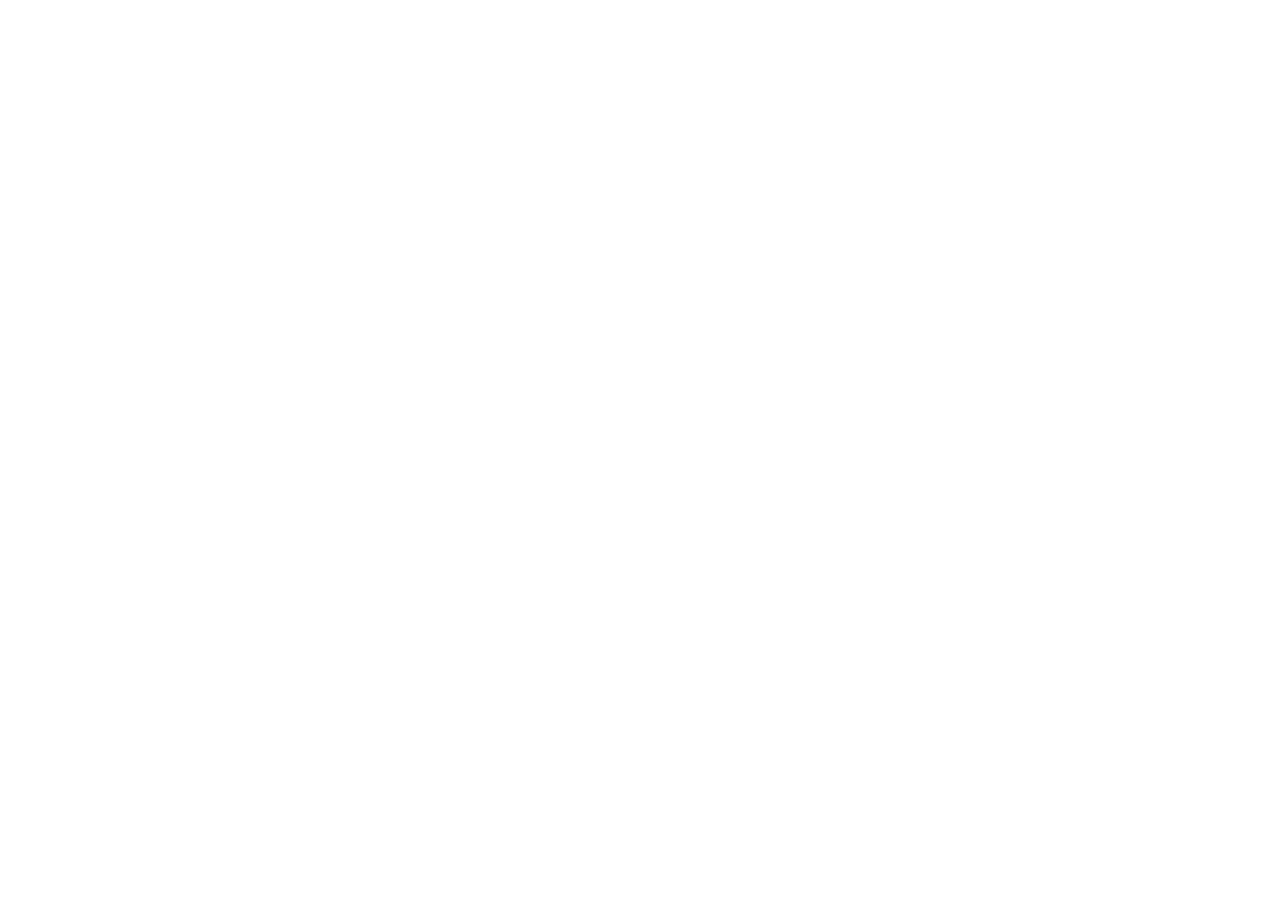
==== index.html @ f4583953 "Add files via upload" ====
<!DOCTYPE html>
<html dir="ltr" lang="ru">
  <head>
    <meta charset="utf-8">
    <title>Ad</title>
    <style>
      body {
        background: #FFFFFF;
        margin: 0;
      }
    </style>
  </head>
  </html>
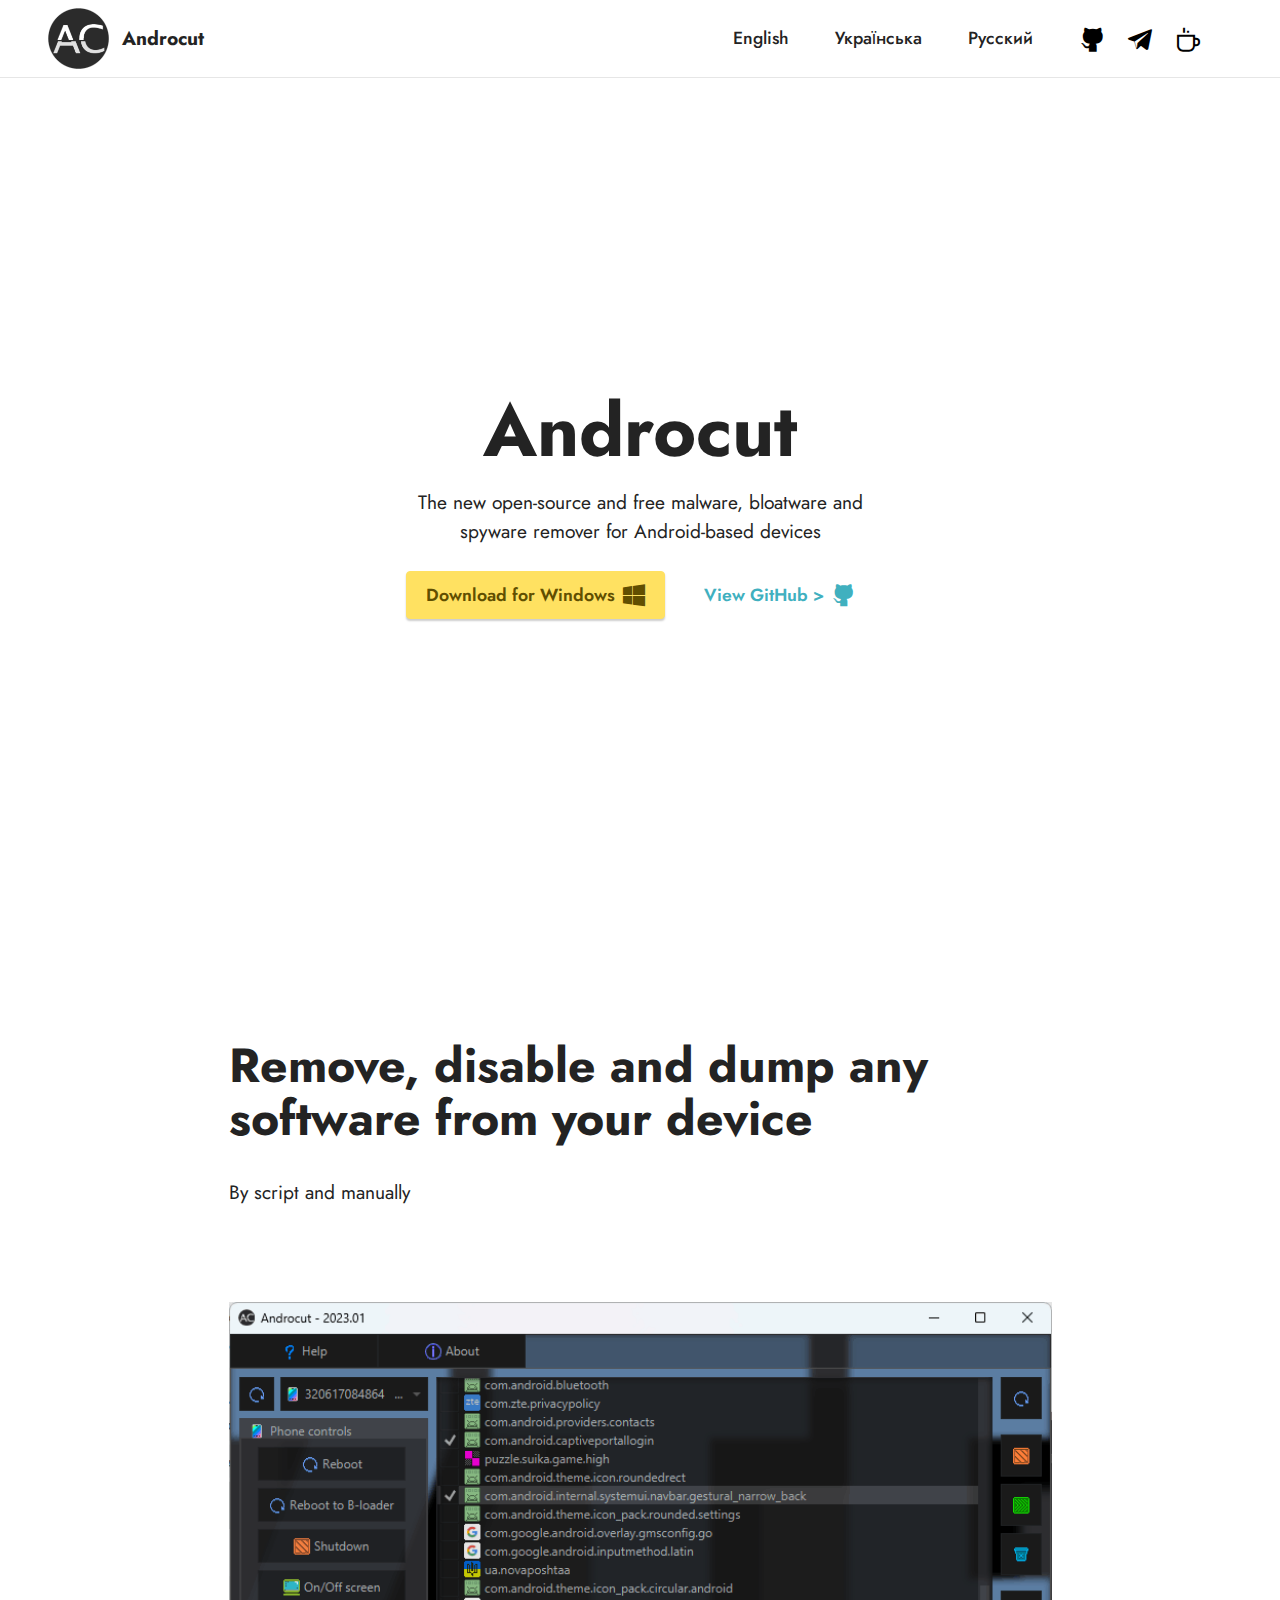
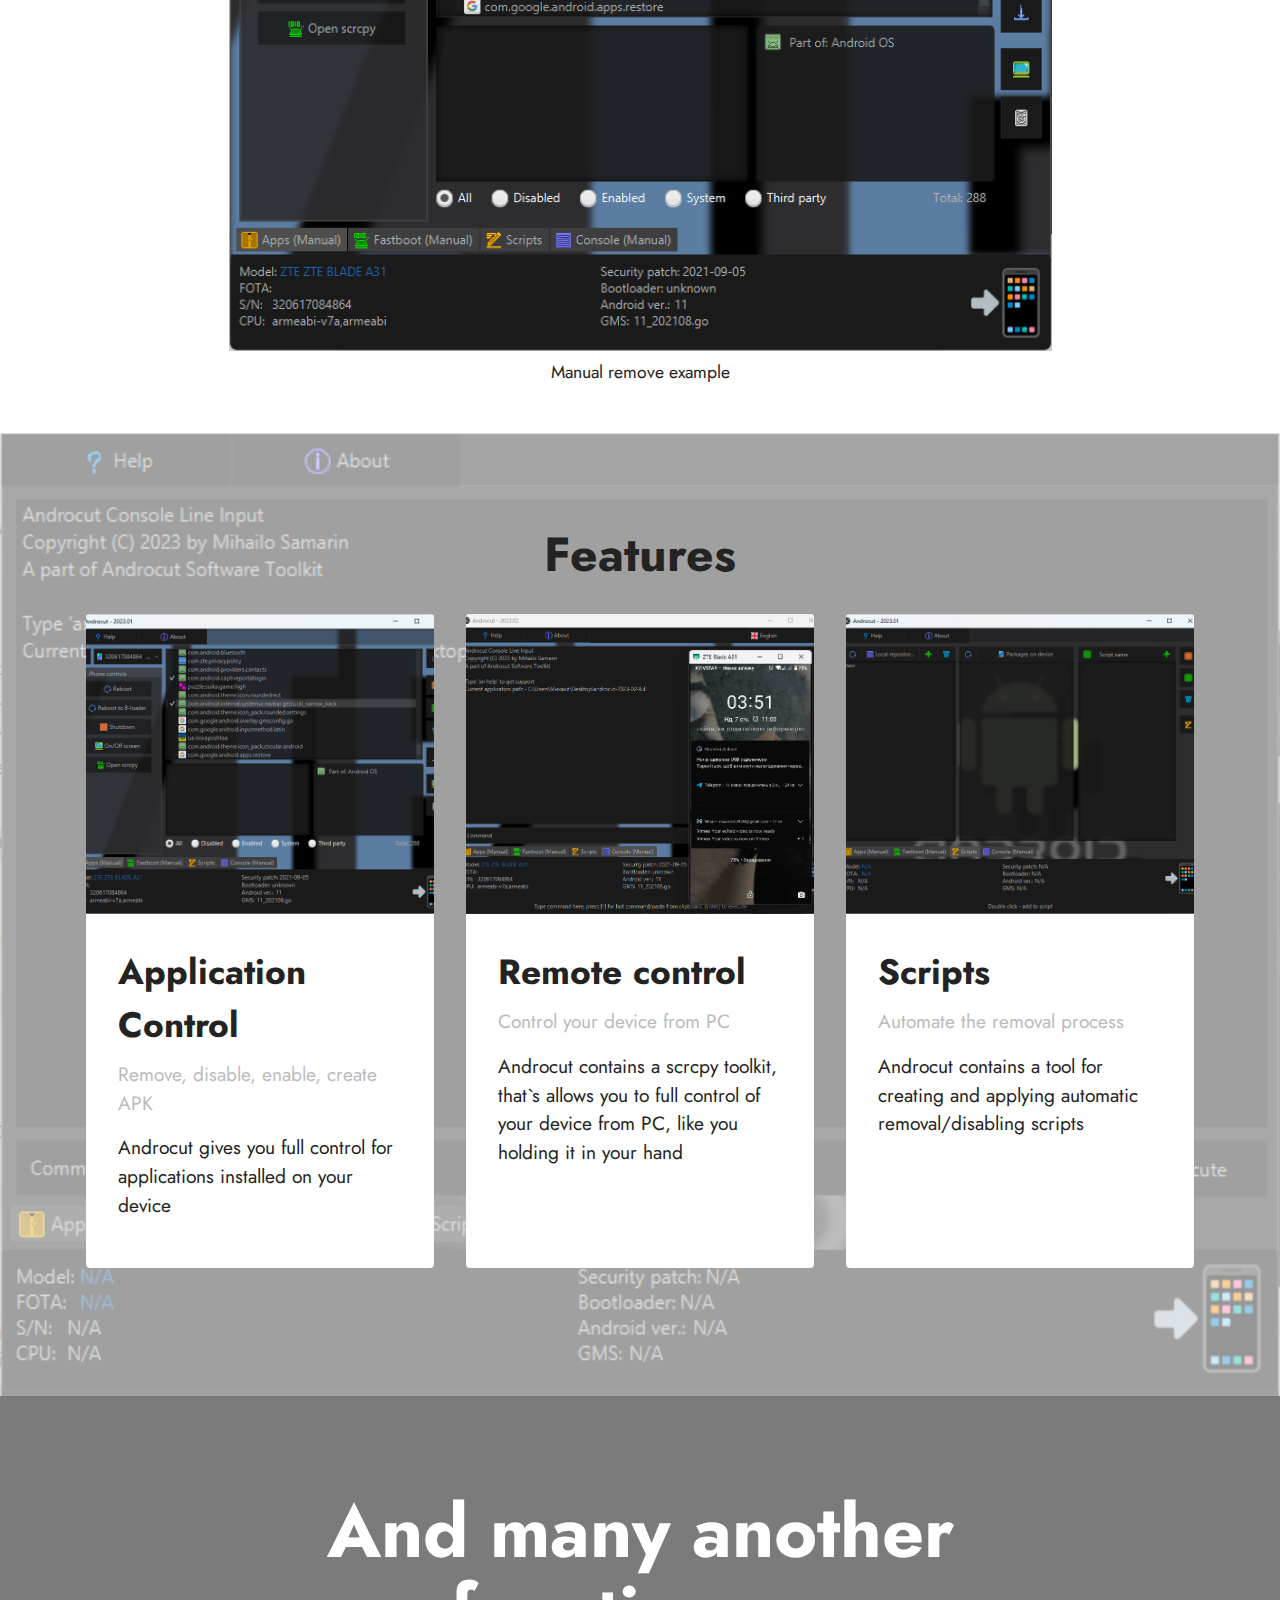
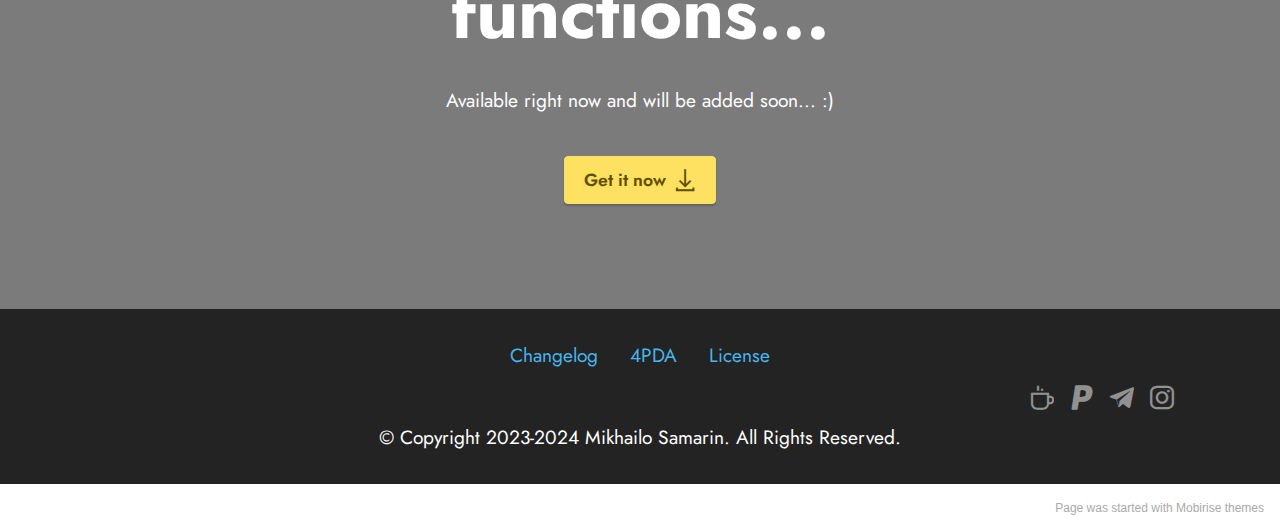
==== commit 2ece3166: "Update index.html" ====
--- a/index.html
+++ b/index.html
@@ -1,13 +1,254 @@
-<!DOCTYPE html>
-<html dir="ltr" lang="ru">
-  <head>
-    <meta charset="utf-8">
-    <title>Ad</title>
-    <style>
-      body {
-        background: #FFFFFF;
-        margin: 0;
-      }
-    </style>
-  </head>
-  </html>+<!DOCTYPE html>
+<html  >
+<head>
+  <!-- Site made with Mobirise Website Builder v5.4.0, https://mobirise.com -->
+  <meta charset="UTF-8">
+  <meta http-equiv="X-UA-Compatible" content="IE=edge">
+  <meta name="generator" content="Mobirise v5.4.0, mobirise.com">
+  <meta name="viewport" content="width=device-width, initial-scale=1, minimum-scale=1">
+  <link rel="shortcut icon" href="assets/images/androcut-icon-128x128.png" type="image/x-icon">
+  <meta name="description" content="Free and open-source Android bloatware, malware and spyware remover">
+  
+  
+  <title>English</title>
+  <link rel="stylesheet" href="assets/web/assets/mobirise-icons2/mobirise2.css">
+  <link rel="stylesheet" href="assets/bootstrap/css/bootstrap.min.css">
+  <link rel="stylesheet" href="assets/bootstrap/css/bootstrap-grid.min.css">
+  <link rel="stylesheet" href="assets/bootstrap/css/bootstrap-reboot.min.css">
+  <link rel="stylesheet" href="assets/parallax/jarallax.css">
+  <link rel="stylesheet" href="assets/dropdown/css/style.css">
+  <link rel="stylesheet" href="assets/socicon/css/styles.css">
+  <link rel="stylesheet" href="assets/theme/css/style.css">
+  <link rel="preload" href="https://fonts.googleapis.com/css?family=Jost:100,200,300,400,500,600,700,800,900,100i,200i,300i,400i,500i,600i,700i,800i,900i&display=swap" as="style" onload="this.onload=null;this.rel='stylesheet'">
+  <noscript><link rel="stylesheet" href="https://fonts.googleapis.com/css?family=Jost:100,200,300,400,500,600,700,800,900,100i,200i,300i,400i,500i,600i,700i,800i,900i&display=swap"></noscript>
+  <link rel="preload" as="style" href="assets/mobirise/css/mbr-additional.css"><link rel="stylesheet" href="assets/mobirise/css/mbr-additional.css" type="text/css">
+  
+  
+  
+  
+</head>
+<body>
+  
+  <section data-bs-version="5" class="menu cid-s48OLK6784" once="menu" id="menu1-h">
+    
+    <nav class="navbar navbar-dropdown navbar-fixed-top navbar-expand-lg">
+        <div class="container-fluid">
+            <div class="navbar-brand">
+                <span class="navbar-logo">
+                    <a href="index.html">
+                        <img src="assets/images/androcut-icon-121x121.png" alt="Mobirise" style="height: 3.8rem;">
+                    </a>
+                </span>
+                <span class="navbar-caption-wrap"><a class="navbar-caption text-black text-primary display-7" href="index.html">Androcut</a></span>
+            </div>
+            <button class="navbar-toggler" type="button" data-toggle="collapse" data-bs-toggle="collapse" data-target="#navbarSupportedContent" data-bs-target="#navbarSupportedContent" aria-controls="navbarNavAltMarkup" aria-expanded="false" aria-label="Toggle navigation">
+                <div class="hamburger">
+                    <span></span>
+                    <span></span>
+                    <span></span>
+                    <span></span>
+                </div>
+            </button>
+            <div class="collapse navbar-collapse" id="navbarSupportedContent">
+                <ul class="navbar-nav nav-dropdown nav-right" data-app-modern-menu="true"><li class="nav-item"><a class="nav-link link text-black text-primary display-4" href="index.html">English</a></li><li class="nav-item"><a class="nav-link link text-black text-primary display-4" href="page2.html">Українська</a></li><li class="nav-item"><a class="nav-link link text-black text-primary display-4" href="page1.html">Русский</a></li></ul>
+                <div class="icons-menu">
+                    <a class="iconfont-wrapper" href="https://github.com/samarin-dev/androcut" target="_blank">
+                        <span class="p-2 mbr-iconfont socicon-github socicon"></span>
+                    </a>
+                    <a class="iconfont-wrapper" href="https://t.me/androcut" target="_blank">
+                        <span class="p-2 mbr-iconfont socicon-telegram socicon"></span>
+                    </a>
+                    <a class="iconfont-wrapper" href="https://www.buymeacoffee.com/samarin.dev/introduction-2260066" target="_blank">
+                        <span class="p-2 mbr-iconfont mobi-mbri-hot-cup mobi-mbri"></span>
+                    </a>
+                    
+                </div>
+                
+            </div>
+        </div>
+    </nav>
+
+</section>
+
+<section data-bs-version="5" class="header1 cid-s48MCQYojq mbr-fullscreen" data-bg-video="https://vimeo.com/900467289?share=copy" id="header1-f">
+
+    
+
+    <div class="mbr-overlay" style="opacity: 0.7; background-color: rgb(255, 255, 255);"></div>
+
+    <div class="align-center container-fluid">
+        <div class="row justify-content-center">
+            <div class="col-12 col-lg-5">
+                <h1 class="mbr-section-title mbr-fonts-style mb-3 display-1"><strong>Androcut</strong></h1>
+                
+                <p class="mbr-text mbr-fonts-style display-7">The new open-source and free malware, bloatware and spyware remover for Android-based devices</p>
+                <div class="mbr-section-btn mt-3"><a class="btn btn-warning display-4" href="https://github.com/samarin-dev/androcut/releases"><span class="socicon socicon-windows mbr-iconfont mbr-iconfont-btn"></span>Download for Windows</a>  <a class="btn btn-success-outline display-4" href="https://github.com/samarin-dev/androcut" target="_blank"><span class="socicon socicon-github mbr-iconfont mbr-iconfont-btn"></span>View GitHub &gt;</a></div>
+            </div>
+        </div>
+    </div>
+</section>
+
+<section data-bs-version="5" class="content1 cid-s48udlf8KU" id="content1-8">
+    
+    <div class="container">
+        <div class="row justify-content-center">
+            <div class="title col-12 col-md-9">
+                <h3 class="mbr-section-title mbr-fonts-style align-center mb-4 display-2"><strong>Remove, disable and dump any software from your device</strong></h3>
+                <h4 class="mbr-section-subtitle align-center mbr-fonts-style mb-4 display-7">By script and manually</h4>
+                
+            </div>
+        </div>
+    </div>
+</section>
+
+<section data-bs-version="5" class="image3 cid-s48upRUlSD" id="image3-9">
+    
+
+    
+
+    <div class="container">
+        <div class="row justify-content-center">
+            <div class="col-12 col-lg-9">
+                <div class="image-wrapper">
+                    <img src="assets/images/select-802x632.png" alt="Mobirise">
+                    <p class="mbr-description mbr-fonts-style mt-2 align-center display-4">
+                        Manual remove example</p>
+                </div>
+            </div>
+        </div>
+    </div>
+</section>
+
+<section data-bs-version="5" class="features4 cid-u0DzrAqkvo" id="features4-o">
+    
+    <div class="mbr-overlay"></div>
+    <div class="container">
+        <div class="mbr-section-head">
+            <h4 class="mbr-section-title mbr-fonts-style align-center mb-0 display-2"><strong>Features</strong></h4>
+            
+        </div>
+        <div class="row mt-4">
+            <div class="item features-image сol-12 col-md-6 col-lg-4">
+                <div class="item-wrapper">
+                    <div class="item-img">
+                        <img src="assets/images/select-802x632.png" alt="" title="" data-slide-to="0" data-bs-slide-to="0">
+                    </div>
+                    <div class="item-content">
+                        <h5 class="item-title mbr-fonts-style display-5"><strong>Application Control</strong></h5>
+                        <h6 class="item-subtitle mbr-fonts-style mt-1 display-7">Remove, disable, enable, create APK</h6>
+                        <p class="mbr-text mbr-fonts-style mt-3 display-7">Androcut gives you full control for applications installed on your device</p>
+                    </div>
+                    
+                </div>
+            </div>
+            <div class="item features-image сol-12 col-md-6 col-lg-4">
+                <div class="item-wrapper">
+                    <div class="item-img">
+                        <img src="assets/images/scrcpy-803x663.png" alt="" title="" data-slide-to="1" data-bs-slide-to="1">
+                    </div>
+                    <div class="item-content">
+                        <h5 class="item-title mbr-fonts-style display-5"><strong>Remote control</strong></h5>
+                        <h6 class="item-subtitle mbr-fonts-style mt-1 display-7">
+                            Control your device from PC</h6>
+                        <p class="mbr-text mbr-fonts-style mt-3 display-7">Androcut contains a scrcpy toolkit, that`s allows you to full control of your device from PC, like you holding it in your hand</p>
+                    </div>
+                    
+                </div>
+            </div>
+            <div class="item features-image сol-12 col-md-6 col-lg-4">
+                <div class="item-wrapper">
+                    <div class="item-img">
+                        <img src="assets/images/scripts-802x664.png" alt="" title="" data-slide-to="3" data-bs-slide-to="3">
+                    </div>
+                    <div class="item-content">
+                        <h5 class="item-title mbr-fonts-style display-5"><strong>Scripts</strong></h5>
+                        <h6 class="item-subtitle mbr-fonts-style mt-1 display-7">Automate the removal process</h6>
+                        <p class="mbr-text mbr-fonts-style mt-3 display-7">Androcut contains a tool for creating and applying automatic removal/disabling scripts<br></p>
+                    </div>
+                    
+                </div>
+            </div>
+
+        </div>
+    </div>
+</section>
+
+<section data-bs-version="5" class="info3 cid-u0DCzXJWqB mbr-parallax-background" id="info3-p">
+
+    
+
+    <div class="mbr-overlay" style="opacity: 0.6; background-color: rgb(35, 35, 35);">
+    </div>
+
+    <div class="container">
+        <div class="row justify-content-center">
+            <div class="card col-12 col-lg-10">
+                <div class="card-wrapper">
+                    <div class="card-box align-center">
+                        <h4 class="card-title mbr-fonts-style align-center mb-4 display-1">
+                            <strong>And many another functions...</strong></h4>
+                        <p class="mbr-text mbr-fonts-style mb-4 display-7">
+                            Available right now and will be added soon... :)</p>
+                        <div class="mbr-section-btn mt-3"><a class="btn btn-warning display-4" href="https://github.com/samarin-dev/androcut/releases" target="_blank"><span class="mobi-mbri mobi-mbri-download mbr-iconfont mbr-iconfont-btn"></span>Get it now</a></div>
+                    </div>
+                </div>
+            </div>
+        </div>
+    </div>
+</section>
+
+<section data-bs-version="5" class="footer3 cid-u0GgCaqOPt" once="footers" id="footer3-11">
+
+    
+
+    
+
+    <div class="container">
+        <div class="media-container-row align-center mbr-white">
+            <div class="row row-links">
+                <ul class="foot-menu">
+                    
+                    
+                    
+                    
+                    
+                <li class="foot-menu-item mbr-fonts-style display-7"><a href="https://github.com/samarin-dev/androcut/blob/main/CHANGELOG" class="text-info text-primary" target="_blank">Changelog</a><br></li><li class="foot-menu-item mbr-fonts-style display-7"><a href="https://4pda.to/forum/index.php?showtopic=1081778" class="text-info text-primary" target="_blank">4PDA</a></li><li class="foot-menu-item mbr-fonts-style display-7"><a href="https://github.com/samarin-dev/androcut/blob/main/LICENSE" class="text-info text-primary" target="_blank">License</a></li></ul>
+            </div>
+            <div class="row social-row">
+                <div class="social-list align-right pb-2">
+                    
+                    
+                    
+                    
+                    
+                    
+                <div class="soc-item">
+                        <a href="https://www.buymeacoffee.com/samarin.dev/introduction-2260066" target="_blank">
+                            <span class="mbr-iconfont mbr-iconfont-social mobi-mbri-hot-cup mobi-mbri"></span>
+                        </a>
+                    </div><div class="soc-item">
+                        <a href="https://www.paypal.com/donate/?hosted_button_id=MB2VZZATFBMZ2" target="_blank">
+                            <span class="mbr-iconfont mbr-iconfont-social socicon-paypal socicon"></span>
+                        </a>
+                    </div><div class="soc-item">
+                        <a href="https://t.me/androcut" target="_blank">
+                            <span class="mbr-iconfont mbr-iconfont-social socicon-telegram socicon"></span>
+                        </a>
+                    </div><div class="soc-item">
+                        <a href="https://instagram.com/nasvay_official" target="_blank">
+                            <span class="mbr-iconfont mbr-iconfont-social socicon-instagram socicon"></span>
+                        </a>
+                    </div></div>
+            </div>
+            <div class="row row-copirayt">
+                <p class="mbr-text mb-0 mbr-fonts-style mbr-white align-center display-7">
+                    © Copyright 2023-2024 Mikhailo Samarin. All Rights Reserved.
+                </p>
+            </div>
+        </div>
+    </div>
+</section><section style="background-color: #fff; font-family: -apple-system, BlinkMacSystemFont, 'Segoe UI', 'Roboto', 'Helvetica Neue', Arial, sans-serif; color:#aaa; font-size:12px; padding: 0; align-items: center; display: flex;"><a href="https://mobirise.site/k" style="flex: 1 1; height: 3rem; padding-left: 1rem;"></a><p style="flex: 0 0 auto; margin:0; padding-right:1rem;"><a href="https://mobirise.site/s" style="color:#aaa;">Page</a> was started with Mobirise themes</p></section><script src="assets/bootstrap/js/bootstrap.bundle.min.js"></script>  <script src="assets/parallax/jarallax.js"></script>  <script src="assets/smoothscroll/smooth-scroll.js"></script>  <script src="assets/ytplayer/index.js"></script>  <script src="assets/vimeoplayer/player.js"></script>  <script src="assets/dropdown/js/navbar-dropdown.js"></script>  <script src="assets/theme/js/script.js"></script>  
+  
+  
+</body>
+</html>--- a/assets/web/assets/mobirise-icons2/mobirise2.css
+++ b/assets/web/assets/mobirise-icons2/mobirise2.css
@@ -0,0 +1,498 @@
+@font-face {
+  font-family: 'Moririse2';
+  font-display: swap;
+  src:  url('mobirise2.eot?f2bix4');
+  src:  url('mobirise2.eot?f2bix4#iefix') format('embedded-opentype'),
+    url('mobirise2.ttf?f2bix4') format('truetype'),
+    url('mobirise2.woff?f2bix4') format('woff'),
+    url('mobirise2.svg?f2bix4#mobirise2') format('svg');
+  font-weight: normal;
+  font-style: normal;
+}
+
+[class^="mobi-"], [class*=" mobi-"] {
+  /* use !important to prevent issues with browser extensions that change fonts */
+  font-family: 'Moririse2' !important;
+  speak: none;
+  font-style: normal;
+  font-weight: normal;
+  font-variant: normal;
+  text-transform: none;
+  line-height: 1;
+
+  /* Better Font Rendering =========== */
+  -webkit-font-smoothing: antialiased;
+  -moz-osx-font-smoothing: grayscale;
+}
+
+.mobi-mbri-add-submenu:before {
+  content: "\e900";
+}
+.mobi-mbri-alert:before {
+  content: "\e901";
+}
+.mobi-mbri-align-center:before {
+  content: "\e902";
+}
+.mobi-mbri-align-justify:before {
+  content: "\e903";
+}
+.mobi-mbri-align-left:before {
+  content: "\e904";
+}
+.mobi-mbri-align-right:before {
+  content: "\e905";
+}
+.mobi-mbri-android:before {
+  content: "\e906";
+}
+.mobi-mbri-apple:before {
+  content: "\e907";
+}
+.mobi-mbri-arrow-down:before {
+  content: "\e908";
+}
+.mobi-mbri-arrow-next:before {
+  content: "\e909";
+}
+.mobi-mbri-arrow-prev:before {
+  content: "\e90a";
+}
+.mobi-mbri-arrow-up:before {
+  content: "\e90b";
+}
+.mobi-mbri-bold:before {
+  content: "\e90c";
+}
+.mobi-mbri-bookmark:before {
+  content: "\e90d";
+}
+.mobi-mbri-bootstrap:before {
+  content: "\e90e";
+}
+.mobi-mbri-briefcase:before {
+  content: "\e90f";
+}
+.mobi-mbri-browse:before {
+  content: "\e910";
+}
+.mobi-mbri-bulleted-list:before {
+  content: "\e911";
+}
+.mobi-mbri-calendar:before {
+  content: "\e912";
+}
+.mobi-mbri-camera:before {
+  content: "\e913";
+}
+.mobi-mbri-cart-add:before {
+  content: "\e914";
+}
+.mobi-mbri-cart-full:before {
+  content: "\e915";
+}
+.mobi-mbri-cash:before {
+  content: "\e916";
+}
+.mobi-mbri-change-style:before {
+  content: "\e917";
+}
+.mobi-mbri-chat:before {
+  content: "\e918";
+}
+.mobi-mbri-clock:before {
+  content: "\e919";
+}
+.mobi-mbri-close:before {
+  content: "\e91a";
+}
+.mobi-mbri-cloud:before {
+  content: "\e91b";
+}
+.mobi-mbri-code:before {
+  content: "\e91c";
+}
+.mobi-mbri-contact-form:before {
+  content: "\e91d";
+}
+.mobi-mbri-credit-card:before {
+  content: "\e91e";
+}
+.mobi-mbri-cursor-click:before {
+  content: "\e91f";
+}
+.mobi-mbri-cust-feedback:before {
+  content: "\e920";
+}
+.mobi-mbri-database:before {
+  content: "\e921";
+}
+.mobi-mbri-delivery:before {
+  content: "\e922";
+}
+.mobi-mbri-desktop:before {
+  content: "\e923";
+}
+.mobi-mbri-devices:before {
+  content: "\e924";
+}
+.mobi-mbri-down:before {
+  content: "\e925";
+}
+.mobi-mbri-download-2:before {
+  content: "\e926";
+}
+.mobi-mbri-download:before {
+  content: "\e927";
+}
+.mobi-mbri-drag-n-drop-2:before {
+  content: "\e928";
+}
+.mobi-mbri-drag-n-drop:before {
+  content: "\e929";
+}
+.mobi-mbri-edit-2:before {
+  content: "\e92a";
+}
+.mobi-mbri-edit:before {
+  content: "\e92b";
+}
+.mobi-mbri-error:before {
+  content: "\e92c";
+}
+.mobi-mbri-extension:before {
+  content: "\e92d";
+}
+.mobi-mbri-features:before {
+  content: "\e92e";
+}
+.mobi-mbri-file:before {
+  content: "\e92f";
+}
+.mobi-mbri-flag:before {
+  content: "\e930";
+}
+.mobi-mbri-folder:before {
+  content: "\e931";
+}
+.mobi-mbri-gift:before {
+  content: "\e932";
+}
+.mobi-mbri-github:before {
+  content: "\e933";
+}
+.mobi-mbri-globe-2:before {
+  content: "\e934";
+}
+.mobi-mbri-globe:before {
+  content: "\e935";
+}
+.mobi-mbri-growing-chart:before {
+  content: "\e936";
+}
+.mobi-mbri-hearth:before {
+  content: "\e937";
+}
+.mobi-mbri-help:before {
+  content: "\e938";
+}
+.mobi-mbri-home:before {
+  content: "\e939";
+}
+.mobi-mbri-hot-cup:before {
+  content: "\e93a";
+}
+.mobi-mbri-idea:before {
+  content: "\e93b";
+}
+.mobi-mbri-image-gallery:before {
+  content: "\e93c";
+}
+.mobi-mbri-image-slider:before {
+  content: "\e93d";
+}
+.mobi-mbri-info:before {
+  content: "\e93e";
+}
+.mobi-mbri-italic:before {
+  content: "\e93f";
+}
+.mobi-mbri-key:before {
+  content: "\e940";
+}
+.mobi-mbri-laptop:before {
+  content: "\e941";
+}
+.mobi-mbri-layers:before {
+  content: "\e942";
+}
+.mobi-mbri-left-right:before {
+  content: "\e943";
+}
+.mobi-mbri-left:before {
+  content: "\e944";
+}
+.mobi-mbri-letter:before {
+  content: "\e945";
+}
+.mobi-mbri-like:before {
+  content: "\e946";
+}
+.mobi-mbri-link:before {
+  content: "\e947";
+}
+.mobi-mbri-lock:before {
+  content: "\e948";
+}
+.mobi-mbri-login:before {
+  content: "\e949";
+}
+.mobi-mbri-logout:before {
+  content: "\e94a";
+}
+.mobi-mbri-magic-stick:before {
+  content: "\e94b";
+}
+.mobi-mbri-map-pin:before {
+  content: "\e94c";
+}
+.mobi-mbri-menu:before {
+  content: "\e94d";
+}
+.mobi-mbri-mobile-2:before {
+  content: "\e94e";
+}
+.mobi-mbri-mobile-horizontal:before {
+  content: "\e94f";
+}
+.mobi-mbri-mobile:before {
+  content: "\e950";
+}
+.mobi-mbri-mobirise:before {
+  content: "\e951";
+}
+.mobi-mbri-more-horizontal:before {
+  content: "\e952";
+}
+.mobi-mbri-more-vertical:before {
+  content: "\e953";
+}
+.mobi-mbri-music:before {
+  content: "\e954";
+}
+.mobi-mbri-new-file:before {
+  content: "\e955";
+}
+.mobi-mbri-numbered-list:before {
+  content: "\e956";
+}
+.mobi-mbri-opened-folder:before {
+  content: "\e957";
+}
+.mobi-mbri-pages:before {
+  content: "\e958";
+}
+.mobi-mbri-paper-plane:before {
+  content: "\e959";
+}
+.mobi-mbri-paperclip:before {
+  content: "\e95a";
+}
+.mobi-mbri-phone:before {
+  content: "\e95b";
+}
+.mobi-mbri-photo:before {
+  content: "\e95c";
+}
+.mobi-mbri-photos:before {
+  content: "\e95d";
+}
+.mobi-mbri-pin:before {
+  content: "\e95e";
+}
+.mobi-mbri-play:before {
+  content: "\e95f";
+}
+.mobi-mbri-plus:before {
+  content: "\e960";
+}
+.mobi-mbri-preview:before {
+  content: "\e961";
+}
+.mobi-mbri-print:before {
+  content: "\e962";
+}
+.mobi-mbri-protect:before {
+  content: "\e963";
+}
+.mobi-mbri-question:before {
+  content: "\e964";
+}
+.mobi-mbri-quote-left:before {
+  content: "\e965";
+}
+.mobi-mbri-quote-right:before {
+  content: "\e966";
+}
+.mobi-mbri-redo:before {
+  content: "\e967";
+}
+.mobi-mbri-refresh:before {
+  content: "\e968";
+}
+.mobi-mbri-responsive-2:before {
+  content: "\e969";
+}
+.mobi-mbri-responsive:before {
+  content: "\e96a";
+}
+.mobi-mbri-right:before {
+  content: "\e96b";
+}
+.mobi-mbri-rocket:before {
+  content: "\e96c";
+}
+.mobi-mbri-sad-face:before {
+  content: "\e96d";
+}
+.mobi-mbri-sale:before {
+  content: "\e96e";
+}
+.mobi-mbri-save:before {
+  content: "\e96f";
+}
+.mobi-mbri-search:before {
+  content: "\e970";
+}
+.mobi-mbri-setting-2:before {
+  content: "\e971";
+}
+.mobi-mbri-setting-3:before {
+  content: "\e972";
+}
+.mobi-mbri-setting:before {
+  content: "\e973";
+}
+.mobi-mbri-share:before {
+  content: "\e974";
+}
+.mobi-mbri-shopping-bag:before {
+  content: "\e975";
+}
+.mobi-mbri-shopping-basket:before {
+  content: "\e976";
+}
+.mobi-mbri-shopping-cart:before {
+  content: "\e977";
+}
+.mobi-mbri-sites:before {
+  content: "\e978";
+}
+.mobi-mbri-smile-face:before {
+  content: "\e979";
+}
+.mobi-mbri-speed:before {
+  content: "\e97a";
+}
+.mobi-mbri-star:before {
+  content: "\e97b";
+}
+.mobi-mbri-success:before {
+  content: "\e97c";
+}
+.mobi-mbri-sun:before {
+  content: "\e97d";
+}
+.mobi-mbri-sun2:before {
+  content: "\e97e";
+}
+.mobi-mbri-tablet-vertical:before {
+  content: "\e97f";
+}
+.mobi-mbri-tablet:before {
+  content: "\e980";
+}
+.mobi-mbri-target:before {
+  content: "\e981";
+}
+.mobi-mbri-timer:before {
+  content: "\e982";
+}
+.mobi-mbri-to-ftp:before {
+  content: "\e983";
+}
+.mobi-mbri-to-local-drive:before {
+  content: "\e984";
+}
+.mobi-mbri-touch-swipe:before {
+  content: "\e985";
+}
+.mobi-mbri-touch:before {
+  content: "\e986";
+}
+.mobi-mbri-trash:before {
+  content: "\e987";
+}
+.mobi-mbri-underline:before {
+  content: "\e988";
+}
+.mobi-mbri-undo:before {
+  content: "\e989";
+}
+.mobi-mbri-unlink:before {
+  content: "\e98a";
+}
+.mobi-mbri-unlock:before {
+  content: "\e98b";
+}
+.mobi-mbri-up-down:before {
+  content: "\e98c";
+}
+.mobi-mbri-up:before {
+  content: "\e98d";
+}
+.mobi-mbri-update:before {
+  content: "\e98e";
+}
+.mobi-mbri-upload-2:before {
+  content: "\e98f";
+}
+.mobi-mbri-upload:before {
+  content: "\e990";
+}
+.mobi-mbri-user-2:before {
+  content: "\e991";
+}
+.mobi-mbri-user:before {
+  content: "\e992";
+}
+.mobi-mbri-users:before {
+  content: "\e993";
+}
+.mobi-mbri-video-play:before {
+  content: "\e994";
+}
+.mobi-mbri-video:before {
+  content: "\e995";
+}
+.mobi-mbri-watch:before {
+  content: "\e996";
+}
+.mobi-mbri-website-theme-2:before {
+  content: "\e997";
+}
+.mobi-mbri-website-theme:before {
+  content: "\e998";
+}
+.mobi-mbri-wifi:before {
+  content: "\e999";
+}
+.mobi-mbri-windows:before {
+  content: "\e99a";
+}
+.mobi-mbri-zoom-in:before {
+  content: "\e99b";
+}
+.mobi-mbri-zoom-out:before {
+  content: "\e99c";
+}
--- a/assets/parallax/jarallax.css
+++ b/assets/parallax/jarallax.css
@@ -0,0 +1,15 @@
+.jarallax {
+    position: relative;
+    z-index: 0;
+}
+.jarallax > .jarallax-img {
+    position: absolute;
+    object-fit: cover;
+    /* support for plugin https://github.com/bfred-it/object-fit-images */
+    font-family: 'object-fit: cover;';
+    top: 0;
+    left: 0;
+    width: 100%;
+    height: 100%;
+    z-index: -1;
+}--- a/assets/dropdown/css/style.css
+++ b/assets/dropdown/css/style.css
@@ -0,0 +1,265 @@
+.navbar-dropdown {
+  left: 0;
+  padding: 0;
+  position: absolute;
+  right: 0;
+  top: 0;
+  transition: all 0.45s ease;
+  z-index: 1030;
+  background: #282828; }
+  .navbar-dropdown .navbar-logo {
+    margin-right: 0.8rem;
+    transition: margin 0.3s ease-in-out;
+    vertical-align: middle; }
+    .navbar-dropdown .navbar-logo img {
+      height: 3.125rem;
+      transition: all 0.3s ease-in-out; }
+    .navbar-dropdown .navbar-logo.mbr-iconfont {
+      font-size: 3.125rem;
+      line-height: 3.125rem; }
+  .navbar-dropdown .navbar-caption {
+    font-weight: 700;
+    white-space: normal;
+    vertical-align: -4px;
+    line-height: 3.125rem !important; }
+    .navbar-dropdown .navbar-caption, .navbar-dropdown .navbar-caption:hover {
+      color: inherit;
+      text-decoration: none; }
+  .navbar-dropdown .mbr-iconfont + .navbar-caption {
+    vertical-align: -1px; }
+  .navbar-dropdown.navbar-fixed-top {
+    position: fixed; }
+  .navbar-dropdown .navbar-brand span {
+    vertical-align: -4px; }
+  .navbar-dropdown.bg-color.transparent {
+    background: none; }
+  .navbar-dropdown.navbar-short .navbar-brand {
+    padding: 0.625rem 0; }
+    .navbar-dropdown.navbar-short .navbar-brand span {
+      vertical-align: -1px; }
+  .navbar-dropdown.navbar-short .navbar-caption {
+    line-height: 2.375rem !important;
+    vertical-align: -2px; }
+  .navbar-dropdown.navbar-short .navbar-logo {
+    margin-right: 0.5rem; }
+    .navbar-dropdown.navbar-short .navbar-logo img {
+      height: 2.375rem; }
+    .navbar-dropdown.navbar-short .navbar-logo.mbr-iconfont {
+      font-size: 2.375rem;
+      line-height: 2.375rem; }
+  .navbar-dropdown.navbar-short .mbr-table-cell {
+    height: 3.625rem; }
+  .navbar-dropdown .navbar-close {
+    left: 0.6875rem;
+    position: fixed;
+    top: 0.75rem;
+    z-index: 1000; }
+  .navbar-dropdown .hamburger-icon {
+    content: "";
+    display: inline-block;
+    vertical-align: middle;
+    width: 16px;
+    -webkit-box-shadow: 0 -6px 0 1px #282828,0 0 0 1px #282828,0 6px 0 1px #282828;
+    -moz-box-shadow: 0 -6px 0 1px #282828,0 0 0 1px #282828,0 6px 0 1px #282828;
+    box-shadow: 0 -6px 0 1px #282828,0 0 0 1px #282828,0 6px 0 1px #282828; }
+
+.dropdown-menu .dropdown-toggle[data-toggle="dropdown-submenu"]::after {
+  border-bottom: 0.35em solid transparent;
+  border-left: 0.35em solid;
+  border-right: 0;
+  border-top: 0.35em solid transparent;
+  margin-left: 0.3rem; }
+
+.dropdown-menu .dropdown-item:focus {
+  outline: 0; }
+
+.nav-dropdown {
+  font-size: 0.75rem;
+  font-weight: 500;
+  height: auto !important; }
+  .nav-dropdown .nav-btn {
+    padding-left: 1rem; }
+  .nav-dropdown .link {
+    margin: .667em 1.667em;
+    font-weight: 500;
+    padding: 0;
+    transition: color .2s ease-in-out; }
+    .nav-dropdown .link.dropdown-toggle {
+      margin-right: 2.583em; }
+      .nav-dropdown .link.dropdown-toggle::after {
+        margin-left: .25rem;
+        border-top: 0.35em solid;
+        border-right: 0.35em solid transparent;
+        border-left: 0.35em solid transparent;
+        border-bottom: 0; }
+      .nav-dropdown .link.dropdown-toggle[aria-expanded="true"] {
+        margin: 0;
+        padding: 0.667em 3.263em  0.667em 1.667em; }
+  .nav-dropdown .link::after,
+  .nav-dropdown .dropdown-item::after {
+    color: inherit; }
+  .nav-dropdown .btn {
+    font-size: 0.75rem;
+    font-weight: 700;
+    letter-spacing: 0;
+    margin-bottom: 0;
+    padding-left: 1.25rem;
+    padding-right: 1.25rem; }
+  .nav-dropdown .dropdown-menu {
+    border-radius: 0;
+    border: 0;
+    left: 0;
+    margin: 0;
+    padding-bottom: 1.25rem;
+    padding-top: 1.25rem;
+    position: relative; }
+  .nav-dropdown .dropdown-submenu {
+    margin-left: 0.125rem;
+    top: 0; }
+  .nav-dropdown .dropdown-item {
+    font-weight: 500;
+    line-height: 2;
+    padding: 0.3846em 4.615em 0.3846em 1.5385em;
+    position: relative;
+    transition: color .2s ease-in-out, background-color .2s ease-in-out; }
+    .nav-dropdown .dropdown-item::after {
+      margin-top: -0.3077em;
+      position: absolute;
+      right: 1.1538em;
+      top: 50%; }
+    .nav-dropdown .dropdown-item:focus, .nav-dropdown .dropdown-item:hover {
+      background: none; }
+
+@media (max-width: 767px) {
+  .nav-dropdown.navbar-toggleable-sm {
+    bottom: 0;
+    display: none;
+    left: 0;
+    overflow-x: hidden;
+    position: fixed;
+    top: 0;
+    transform: translateX(-100%);
+    -ms-transform: translateX(-100%);
+    -webkit-transform: translateX(-100%);
+    width: 18.75rem;
+    z-index: 999; } }
+.nav-dropdown.navbar-toggleable-xl {
+  bottom: 0;
+  display: none;
+  left: 0;
+  overflow-x: hidden;
+  position: fixed;
+  top: 0;
+  transform: translateX(-100%);
+  -ms-transform: translateX(-100%);
+  -webkit-transform: translateX(-100%);
+  width: 18.75rem;
+  z-index: 999; }
+
+.nav-dropdown-sm {
+  display: block !important;
+  overflow-x: hidden;
+  overflow: auto;
+  padding-top: 3.875rem; }
+  .nav-dropdown-sm::after {
+    content: "";
+    display: block;
+    height: 3rem;
+    width: 100%; }
+  .nav-dropdown-sm.collapse.in ~ .navbar-close {
+    display: block !important; }
+  .nav-dropdown-sm.collapsing, .nav-dropdown-sm.collapse.in {
+    transform: translateX(0);
+    -ms-transform: translateX(0);
+    -webkit-transform: translateX(0);
+    transition: all 0.25s ease-out;
+    -webkit-transition: all 0.25s ease-out;
+    background: #282828; }
+  .nav-dropdown-sm.collapsing[aria-expanded="false"] {
+    transform: translateX(-100%);
+    -ms-transform: translateX(-100%);
+    -webkit-transform: translateX(-100%); }
+  .nav-dropdown-sm .nav-item {
+    display: block;
+    margin-left: 0 !important;
+    padding-left: 0; }
+  .nav-dropdown-sm .link,
+  .nav-dropdown-sm .dropdown-item {
+    border-top: 1px dotted rgba(255, 255, 255, 0.1);
+    font-size: 0.8125rem;
+    line-height: 1.6;
+    margin: 0 !important;
+    padding: 0.875rem 2.4rem 0.875rem 1.5625rem !important;
+    position: relative;
+    white-space: normal; }
+    .nav-dropdown-sm .link:focus, .nav-dropdown-sm .link:hover,
+    .nav-dropdown-sm .dropdown-item:focus,
+    .nav-dropdown-sm .dropdown-item:hover {
+      background: rgba(0, 0, 0, 0.2) !important;
+      color: #c0a375; }
+  .nav-dropdown-sm .nav-btn {
+    position: relative;
+    padding: 1.5625rem 1.5625rem 0 1.5625rem; }
+    .nav-dropdown-sm .nav-btn::before {
+      border-top: 1px dotted rgba(255, 255, 255, 0.1);
+      content: "";
+      left: 0;
+      position: absolute;
+      top: 0;
+      width: 100%; }
+    .nav-dropdown-sm .nav-btn + .nav-btn {
+      padding-top: 0.625rem; }
+      .nav-dropdown-sm .nav-btn + .nav-btn::before {
+        display: none; }
+  .nav-dropdown-sm .btn {
+    padding: 0.625rem 0; }
+  .nav-dropdown-sm .dropdown-toggle[data-toggle="dropdown-submenu"]::after {
+    margin-left: .25rem;
+    border-top: 0.35em solid;
+    border-right: 0.35em solid transparent;
+    border-left: 0.35em solid transparent;
+    border-bottom: 0; }
+  .nav-dropdown-sm .dropdown-toggle[data-toggle="dropdown-submenu"][aria-expanded="true"]::after {
+    border-top: 0;
+    border-right: 0.35em solid transparent;
+    border-left: 0.35em solid transparent;
+    border-bottom: 0.35em solid; }
+  .nav-dropdown-sm .dropdown-menu {
+    margin: 0;
+    padding: 0;
+    position: relative;
+    top: 0;
+    left: 0;
+    width: 100%;
+    border: 0;
+    float: none;
+    border-radius: 0;
+    background: none; }
+  .nav-dropdown-sm .dropdown-submenu {
+    left: 100%;
+    margin-left: 0.125rem;
+    margin-top: -1.25rem;
+    top: 0; }
+
+.navbar-toggleable-sm .nav-dropdown .dropdown-menu {
+  position: absolute; }
+
+.navbar-toggleable-sm .nav-dropdown .dropdown-submenu {
+  left: 100%;
+  margin-left: 0.125rem;
+  margin-top: -1.25rem;
+  top: 0; }
+
+.navbar-toggleable-sm.opened .nav-dropdown .dropdown-menu {
+  position: relative; }
+
+.navbar-toggleable-sm.opened .nav-dropdown .dropdown-submenu {
+  left: 0;
+  margin-left: 00rem;
+  margin-top: 0rem;
+  top: 0; }
+
+.is-builder .nav-dropdown.collapsing {
+  transition: none !important; }
+
+
--- a/assets/socicon/css/styles.css
+++ b/assets/socicon/css/styles.css
@@ -0,0 +1,934 @@
+@charset "UTF-8";
+
+@font-face {
+  font-family: 'Socicon';
+  src:  url('../fonts/socicon.eot');
+  src:  url('../fonts/socicon.eot?#iefix') format('embedded-opentype'),
+    url('../fonts/socicon.woff2') format('woff2'),
+    url('../fonts/socicon.ttf') format('truetype'),
+    url('../fonts/socicon.woff') format('woff'),
+    url('../fonts/socicon.svg#socicon') format('svg');
+  font-weight: normal;
+  font-style: normal;
+  font-display: swap;
+}
+
+[data-icon]:before {
+  font-family: "socicon" !important;
+  content: attr(data-icon);
+  font-style: normal !important;
+  font-weight: normal !important;
+  font-variant: normal !important;
+  text-transform: none !important;
+  speak: none;
+  line-height: 1;
+  -webkit-font-smoothing: antialiased;
+  -moz-osx-font-smoothing: grayscale;
+}
+
+[class^="socicon-"], [class*=" socicon-"] {
+  /* use !important to prevent issues with browser extensions that change fonts */
+  font-family: 'Socicon' !important;
+  speak: none;
+  font-style: normal;
+  font-weight: normal;
+  font-variant: normal;
+  text-transform: none;
+  line-height: 1;
+
+  /* Better Font Rendering =========== */
+  -webkit-font-smoothing: antialiased;
+  -moz-osx-font-smoothing: grayscale;
+}
+
+.socicon-eitaa:before {
+  content: "\e97c";
+}
+.socicon-soroush:before {
+  content: "\e97d";
+}
+.socicon-bale:before {
+  content: "\e97e";
+}
+.socicon-zazzle:before {
+  content: "\e97b";
+}
+.socicon-society6:before {
+  content: "\e97a";
+}
+.socicon-redbubble:before {
+  content: "\e979";
+}
+.socicon-avvo:before {
+  content: "\e978";
+}
+.socicon-stitcher:before {
+  content: "\e977";
+}
+.socicon-googlehangouts:before {
+  content: "\e974";
+}
+.socicon-dlive:before {
+  content: "\e975";
+}
+.socicon-vsco:before {
+  content: "\e976";
+}
+.socicon-flipboard:before {
+  content: "\e973";
+}
+.socicon-ubuntu:before {
+  content: "\e958";
+}
+.socicon-artstation:before {
+  content: "\e959";
+}
+.socicon-invision:before {
+  content: "\e95a";
+}
+.socicon-torial:before {
+  content: "\e95b";
+}
+.socicon-collectorz:before {
+  content: "\e95c";
+}
+.socicon-seenthis:before {
+  content: "\e95d";
+}
+.socicon-googleplaymusic:before {
+  content: "\e95e";
+}
+.socicon-debian:before {
+  content: "\e95f";
+}
+.socicon-filmfreeway:before {
+  content: "\e960";
+}
+.socicon-gnome:before {
+  content: "\e961";
+}
+.socicon-itchio:before {
+  content: "\e962";
+}
+.socicon-jamendo:before {
+  content: "\e963";
+}
+.socicon-mix:before {
+  content: "\e964";
+}
+.socicon-sharepoint:before {
+  content: "\e965";
+}
+.socicon-tinder:before {
+  content: "\e966";
+}
+.socicon-windguru:before {
+  content: "\e967";
+}
+.socicon-cdbaby:before {
+  content: "\e968";
+}
+.socicon-elementaryos:before {
+  content: "\e969";
+}
+.socicon-stage32:before {
+  content: "\e96a";
+}
+.socicon-tiktok:before {
+  content: "\e96b";
+}
+.socicon-gitter:before {
+  content: "\e96c";
+}
+.socicon-letterboxd:before {
+  content: "\e96d";
+}
+.socicon-threema:before {
+  content: "\e96e";
+}
+.socicon-splice:before {
+  content: "\e96f";
+}
+.socicon-metapop:before {
+  content: "\e970";
+}
+.socicon-naver:before {
+  content: "\e971";
+}
+.socicon-remote:before {
+  content: "\e972";
+}
+.socicon-internet:before {
+  content: "\e957";
+}
+.socicon-moddb:before {
+  content: "\e94b";
+}
+.socicon-indiedb:before {
+  content: "\e94c";
+}
+.socicon-traxsource:before {
+  content: "\e94d";
+}
+.socicon-gamefor:before {
+  content: "\e94e";
+}
+.socicon-pixiv:before {
+  content: "\e94f";
+}
+.socicon-myanimelist:before {
+  content: "\e950";
+}
+.socicon-blackberry:before {
+  content: "\e951";
+}
+.socicon-wickr:before {
+  content: "\e952";
+}
+.socicon-spip:before {
+  content: "\e953";
+}
+.socicon-napster:before {
+  content: "\e954";
+}
+.socicon-beatport:before {
+  content: "\e955";
+}
+.socicon-hackerone:before {
+  content: "\e956";
+}
+.socicon-hackernews:before {
+  content: "\e946";
+}
+.socicon-smashwords:before {
+  content: "\e947";
+}
+.socicon-kobo:before {
+  content: "\e948";
+}
+.socicon-bookbub:before {
+  content: "\e949";
+}
+.socicon-mailru:before {
+  content: "\e94a";
+}
+.socicon-gitlab:before {
+  content: "\e945";
+}
+.socicon-instructables:before {
+  content: "\e944";
+}
+.socicon-portfolio:before {
+  content: "\e943";
+}
+.socicon-codered:before {
+  content: "\e940";
+}
+.socicon-origin:before {
+  content: "\e941";
+}
+.socicon-nextdoor:before {
+  content: "\e942";
+}
+.socicon-udemy:before {
+  content: "\e93f";
+}
+.socicon-livemaster:before {
+  content: "\e93e";
+}
+.socicon-crunchbase:before {
+  content: "\e93b";
+}
+.socicon-homefy:before {
+  content: "\e93c";
+}
+.socicon-calendly:before {
+  content: "\e93d";
+}
+.socicon-realtor:before {
+  content: "\e90f";
+}
+.socicon-tidal:before {
+  content: "\e910";
+}
+.socicon-qobuz:before {
+  content: "\e911";
+}
+.socicon-natgeo:before {
+  content: "\e912";
+}
+.socicon-mastodon:before {
+  content: "\e913";
+}
+.socicon-unsplash:before {
+  content: "\e914";
+}
+.socicon-homeadvisor:before {
+  content: "\e915";
+}
+.socicon-angieslist:before {
+  content: "\e916";
+}
+.socicon-codepen:before {
+  content: "\e917";
+}
+.socicon-slack:before {
+  content: "\e918";
+}
+.socicon-openaigym:before {
+  content: "\e919";
+}
+.socicon-logmein:before {
+  content: "\e91a";
+}
+.socicon-fiverr:before {
+  content: "\e91b";
+}
+.socicon-gotomeeting:before {
+  content: "\e91c";
+}
+.socicon-aliexpress:before {
+  content: "\e91d";
+}
+.socicon-guru:before {
+  content: "\e91e";
+}
+.socicon-appstore:before {
+  content: "\e91f";
+}
+.socicon-homes:before {
+  content: "\e920";
+}
+.socicon-zoom:before {
+  content: "\e921";
+}
+.socicon-alibaba:before {
+  content: "\e922";
+}
+.socicon-craigslist:before {
+  content: "\e923";
+}
+.socicon-wix:before {
+  content: "\e924";
+}
+.socicon-redfin:before {
+  content: "\e925";
+}
+.socicon-googlecalendar:before {
+  content: "\e926";
+}
+.socicon-shopify:before {
+  content: "\e927";
+}
+.socicon-freelancer:before {
+  content: "\e928";
+}
+.socicon-seedrs:before {
+  content: "\e929";
+}
+.socicon-bing:before {
+  content: "\e92a";
+}
+.socicon-doodle:before {
+  content: "\e92b";
+}
+.socicon-bonanza:before {
+  content: "\e92c";
+}
+.socicon-squarespace:before {
+  content: "\e92d";
+}
+.socicon-toptal:before {
+  content: "\e92e";
+}
+.socicon-gust:before {
+  content: "\e92f";
+}
+.socicon-ask:before {
+  content: "\e930";
+}
+.socicon-trulia:before {
+  content: "\e931";
+}
+.socicon-loomly:before {
+  content: "\e932";
+}
+.socicon-ghost:before {
+  content: "\e933";
+}
+.socicon-upwork:before {
+  content: "\e934";
+}
+.socicon-fundable:before {
+  content: "\e935";
+}
+.socicon-booking:before {
+  content: "\e936";
+}
+.socicon-googlemaps:before {
+  content: "\e937";
+}
+.socicon-zillow:before {
+  content: "\e938";
+}
+.socicon-niconico:before {
+  content: "\e939";
+}
+.socicon-toneden:before {
+  content: "\e93a";
+}
+.socicon-augment:before {
+  content: "\e908";
+}
+.socicon-bitbucket:before {
+  content: "\e909";
+}
+.socicon-fyuse:before {
+  content: "\e90a";
+}
+.socicon-yt-gaming:before {
+  content: "\e90b";
+}
+.socicon-sketchfab:before {
+  content: "\e90c";
+}
+.socicon-mobcrush:before {
+  content: "\e90d";
+}
+.socicon-microsoft:before {
+  content: "\e90e";
+}
+.socicon-pandora:before {
+  content: "\e907";
+}
+.socicon-messenger:before {
+  content: "\e906";
+}
+.socicon-gamewisp:before {
+  content: "\e905";
+}
+.socicon-bloglovin:before {
+  content: "\e904";
+}
+.socicon-tunein:before {
+  content: "\e903";
+}
+.socicon-gamejolt:before {
+  content: "\e901";
+}
+.socicon-trello:before {
+  content: "\e902";
+}
+.socicon-spreadshirt:before {
+  content: "\e900";
+}
+.socicon-500px:before {
+  content: "\e000";
+}
+.socicon-8tracks:before {
+  content: "\e001";
+}
+.socicon-airbnb:before {
+  content: "\e002";
+}
+.socicon-alliance:before {
+  content: "\e003";
+}
+.socicon-amazon:before {
+  content: "\e004";
+}
+.socicon-amplement:before {
+  content: "\e005";
+}
+.socicon-android:before {
+  content: "\e006";
+}
+.socicon-angellist:before {
+  content: "\e007";
+}
+.socicon-apple:before {
+  content: "\e008";
+}
+.socicon-appnet:before {
+  content: "\e009";
+}
+.socicon-baidu:before {
+  content: "\e00a";
+}
+.socicon-bandcamp:before {
+  content: "\e00b";
+}
+.socicon-battlenet:before {
+  content: "\e00c";
+}
+.socicon-mixer:before {
+  content: "\e00d";
+}
+.socicon-bebee:before {
+  content: "\e00e";
+}
+.socicon-bebo:before {
+  content: "\e00f";
+}
+.socicon-behance:before {
+  content: "\e010";
+}
+.socicon-blizzard:before {
+  content: "\e011";
+}
+.socicon-blogger:before {
+  content: "\e012";
+}
+.socicon-buffer:before {
+  content: "\e013";
+}
+.socicon-chrome:before {
+  content: "\e014";
+}
+.socicon-coderwall:before {
+  content: "\e015";
+}
+.socicon-curse:before {
+  content: "\e016";
+}
+.socicon-dailymotion:before {
+  content: "\e017";
+}
+.socicon-deezer:before {
+  content: "\e018";
+}
+.socicon-delicious:before {
+  content: "\e019";
+}
+.socicon-deviantart:before {
+  content: "\e01a";
+}
+.socicon-diablo:before {
+  content: "\e01b";
+}
+.socicon-digg:before {
+  content: "\e01c";
+}
+.socicon-discord:before {
+  content: "\e01d";
+}
+.socicon-disqus:before {
+  content: "\e01e";
+}
+.socicon-douban:before {
+  content: "\e01f";
+}
+.socicon-draugiem:before {
+  content: "\e020";
+}
+.socicon-dribbble:before {
+  content: "\e021";
+}
+.socicon-drupal:before {
+  content: "\e022";
+}
+.socicon-ebay:before {
+  content: "\e023";
+}
+.socicon-ello:before {
+  content: "\e024";
+}
+.socicon-endomodo:before {
+  content: "\e025";
+}
+.socicon-envato:before {
+  content: "\e026";
+}
+.socicon-etsy:before {
+  content: "\e027";
+}
+.socicon-facebook:before {
+  content: "\e028";
+}
+.socicon-feedburner:before {
+  content: "\e029";
+}
+.socicon-filmweb:before {
+  content: "\e02a";
+}
+.socicon-firefox:before {
+  content: "\e02b";
+}
+.socicon-flattr:before {
+  content: "\e02c";
+}
+.socicon-flickr:before {
+  content: "\e02d";
+}
+.socicon-formulr:before {
+  content: "\e02e";
+}
+.socicon-forrst:before {
+  content: "\e02f";
+}
+.socicon-foursquare:before {
+  content: "\e030";
+}
+.socicon-friendfeed:before {
+  content: "\e031";
+}
+.socicon-github:before {
+  content: "\e032";
+}
+.socicon-goodreads:before {
+  content: "\e033";
+}
+.socicon-google:before {
+  content: "\e034";
+}
+.socicon-googlescholar:before {
+  content: "\e035";
+}
+.socicon-googlegroups:before {
+  content: "\e036";
+}
+.socicon-googlephotos:before {
+  content: "\e037";
+}
+.socicon-googleplus:before {
+  content: "\e038";
+}
+.socicon-grooveshark:before {
+  content: "\e039";
+}
+.socicon-hackerrank:before {
+  content: "\e03a";
+}
+.socicon-hearthstone:before {
+  content: "\e03b";
+}
+.socicon-hellocoton:before {
+  content: "\e03c";
+}
+.socicon-heroes:before {
+  content: "\e03d";
+}
+.socicon-smashcast:before {
+  content: "\e03e";
+}
+.socicon-horde:before {
+  content: "\e03f";
+}
+.socicon-houzz:before {
+  content: "\e040";
+}
+.socicon-icq:before {
+  content: "\e041";
+}
+.socicon-identica:before {
+  content: "\e042";
+}
+.socicon-imdb:before {
+  content: "\e043";
+}
+.socicon-instagram:before {
+  content: "\e044";
+}
+.socicon-issuu:before {
+  content: "\e045";
+}
+.socicon-istock:before {
+  content: "\e046";
+}
+.socicon-itunes:before {
+  content: "\e047";
+}
+.socicon-keybase:before {
+  content: "\e048";
+}
+.socicon-lanyrd:before {
+  content: "\e049";
+}
+.socicon-lastfm:before {
+  content: "\e04a";
+}
+.socicon-line:before {
+  content: "\e04b";
+}
+.socicon-linkedin:before {
+  content: "\e04c";
+}
+.socicon-livejournal:before {
+  content: "\e04d";
+}
+.socicon-lyft:before {
+  content: "\e04e";
+}
+.socicon-macos:before {
+  content: "\e04f";
+}
+.socicon-mail:before {
+  content: "\e050";
+}
+.socicon-medium:before {
+  content: "\e051";
+}
+.socicon-meetup:before {
+  content: "\e052";
+}
+.socicon-mixcloud:before {
+  content: "\e053";
+}
+.socicon-modelmayhem:before {
+  content: "\e054";
+}
+.socicon-mumble:before {
+  content: "\e055";
+}
+.socicon-myspace:before {
+  content: "\e056";
+}
+.socicon-newsvine:before {
+  content: "\e057";
+}
+.socicon-nintendo:before {
+  content: "\e058";
+}
+.socicon-npm:before {
+  content: "\e059";
+}
+.socicon-odnoklassniki:before {
+  content: "\e05a";
+}
+.socicon-openid:before {
+  content: "\e05b";
+}
+.socicon-opera:before {
+  content: "\e05c";
+}
+.socicon-outlook:before {
+  content: "\e05d";
+}
+.socicon-overwatch:before {
+  content: "\e05e";
+}
+.socicon-patreon:before {
+  content: "\e05f";
+}
+.socicon-paypal:before {
+  content: "\e060";
+}
+.socicon-periscope:before {
+  content: "\e061";
+}
+.socicon-persona:before {
+  content: "\e062";
+}
+.socicon-pinterest:before {
+  content: "\e063";
+}
+.socicon-play:before {
+  content: "\e064";
+}
+.socicon-player:before {
+  content: "\e065";
+}
+.socicon-playstation:before {
+  content: "\e066";
+}
+.socicon-pocket:before {
+  content: "\e067";
+}
+.socicon-qq:before {
+  content: "\e068";
+}
+.socicon-quora:before {
+  content: "\e069";
+}
+.socicon-raidcall:before {
+  content: "\e06a";
+}
+.socicon-ravelry:before {
+  content: "\e06b";
+}
+.socicon-reddit:before {
+  content: "\e06c";
+}
+.socicon-renren:before {
+  content: "\e06d";
+}
+.socicon-researchgate:before {
+  content: "\e06e";
+}
+.socicon-residentadvisor:before {
+  content: "\e06f";
+}
+.socicon-reverbnation:before {
+  content: "\e070";
+}
+.socicon-rss:before {
+  content: "\e071";
+}
+.socicon-sharethis:before {
+  content: "\e072";
+}
+.socicon-skype:before {
+  content: "\e073";
+}
+.socicon-slideshare:before {
+  content: "\e074";
+}
+.socicon-smugmug:before {
+  content: "\e075";
+}
+.socicon-snapchat:before {
+  content: "\e076";
+}
+.socicon-songkick:before {
+  content: "\e077";
+}
+.socicon-soundcloud:before {
+  content: "\e078";
+}
+.socicon-spotify:before {
+  content: "\e079";
+}
+.socicon-stackexchange:before {
+  content: "\e07a";
+}
+.socicon-stackoverflow:before {
+  content: "\e07b";
+}
+.socicon-starcraft:before {
+  content: "\e07c";
+}
+.socicon-stayfriends:before {
+  content: "\e07d";
+}
+.socicon-steam:before {
+  content: "\e07e";
+}
+.socicon-storehouse:before {
+  content: "\e07f";
+}
+.socicon-strava:before {
+  content: "\e080";
+}
+.socicon-streamjar:before {
+  content: "\e081";
+}
+.socicon-stumbleupon:before {
+  content: "\e082";
+}
+.socicon-swarm:before {
+  content: "\e083";
+}
+.socicon-teamspeak:before {
+  content: "\e084";
+}
+.socicon-teamviewer:before {
+  content: "\e085";
+}
+.socicon-technorati:before {
+  content: "\e086";
+}
+.socicon-telegram:before {
+  content: "\e087";
+}
+.socicon-tripadvisor:before {
+  content: "\e088";
+}
+.socicon-tripit:before {
+  content: "\e089";
+}
+.socicon-triplej:before {
+  content: "\e08a";
+}
+.socicon-tumblr:before {
+  content: "\e08b";
+}
+.socicon-twitch:before {
+  content: "\e08c";
+}
+.socicon-twitter:before {
+  content: "\e08d";
+}
+.socicon-uber:before {
+  content: "\e08e";
+}
+.socicon-ventrilo:before {
+  content: "\e08f";
+}
+.socicon-viadeo:before {
+  content: "\e090";
+}
+.socicon-viber:before {
+  content: "\e091";
+}
+.socicon-viewbug:before {
+  content: "\e092";
+}
+.socicon-vimeo:before {
+  content: "\e093";
+}
+.socicon-vine:before {
+  content: "\e094";
+}
+.socicon-vkontakte:before {
+  content: "\e095";
+}
+.socicon-warcraft:before {
+  content: "\e096";
+}
+.socicon-wechat:before {
+  content: "\e097";
+}
+.socicon-weibo:before {
+  content: "\e098";
+}
+.socicon-whatsapp:before {
+  content: "\e099";
+}
+.socicon-wikipedia:before {
+  content: "\e09a";
+}
+.socicon-windows:before {
+  content: "\e09b";
+}
+.socicon-wordpress:before {
+  content: "\e09c";
+}
+.socicon-wykop:before {
+  content: "\e09d";
+}
+.socicon-xbox:before {
+  content: "\e09e";
+}
+.socicon-xing:before {
+  content: "\e09f";
+}
+.socicon-yahoo:before {
+  content: "\e0a0";
+}
+.socicon-yammer:before {
+  content: "\e0a1";
+}
+.socicon-yandex:before {
+  content: "\e0a2";
+}
+.socicon-yelp:before {
+  content: "\e0a3";
+}
+.socicon-younow:before {
+  content: "\e0a4";
+}
+.socicon-youtube:before {
+  content: "\e0a5";
+}
+.socicon-zapier:before {
+  content: "\e0a6";
+}
+.socicon-zerply:before {
+  content: "\e0a7";
+}
+.socicon-zomato:before {
+  content: "\e0a8";
+}
+.socicon-zynga:before {
+  content: "\e0a9";
+}
--- a/assets/theme/css/style.css
+++ b/assets/theme/css/style.css
@@ -0,0 +1,935 @@
+@charset "UTF-8";
+section {
+  background-color: #ffffff;
+}
+
+body {
+  font-style: normal;
+  line-height: 1.5;
+  font-weight: 400;
+  color: #232323;
+  position: relative;
+}
+
+button {
+  background-color: transparent;
+  border-color: transparent;
+}
+
+section,
+.container,
+.container-fluid {
+  position: relative;
+  word-wrap: break-word;
+}
+
+a.mbr-iconfont:hover {
+  text-decoration: none;
+}
+
+.article .lead p,
+.article .lead ul,
+.article .lead ol,
+.article .lead pre,
+.article .lead blockquote {
+  margin-bottom: 0;
+}
+
+a {
+  font-style: normal;
+  font-weight: 400;
+  cursor: pointer;
+}
+a, a:hover {
+  text-decoration: none;
+}
+
+.mbr-section-title {
+  font-style: normal;
+  line-height: 1.3;
+}
+
+.mbr-section-subtitle {
+  line-height: 1.3;
+}
+
+.mbr-text {
+  font-style: normal;
+  line-height: 1.7;
+}
+
+h1,
+h2,
+h3,
+h4,
+h5,
+h6,
+.display-1,
+.display-2,
+.display-4,
+.display-5,
+.display-7,
+span,
+p,
+a {
+  line-height: 1;
+  word-break: break-word;
+  word-wrap: break-word;
+  font-weight: 400;
+}
+
+b,
+strong {
+  font-weight: bold;
+}
+
+input:-webkit-autofill, input:-webkit-autofill:hover, input:-webkit-autofill:focus, input:-webkit-autofill:active {
+  transition-delay: 9999s;
+  -webkit-transition-property: background-color, color;
+  transition-property: background-color, color;
+}
+
+textarea[type=hidden] {
+  display: none;
+}
+
+section {
+  background-position: 50% 50%;
+  background-repeat: no-repeat;
+  background-size: cover;
+}
+section .mbr-background-video,
+section .mbr-background-video-preview {
+  position: absolute;
+  bottom: 0;
+  left: 0;
+  right: 0;
+  top: 0;
+}
+
+.hidden {
+  visibility: hidden;
+}
+
+.mbr-z-index20 {
+  z-index: 20;
+}
+
+/*! Base colors */
+.mbr-white {
+  color: #ffffff;
+}
+
+.mbr-black {
+  color: #111111;
+}
+
+.mbr-bg-white {
+  background-color: #ffffff;
+}
+
+.mbr-bg-black {
+  background-color: #000000;
+}
+
+/*! Text-aligns */
+.align-left {
+  text-align: left;
+}
+
+.align-center {
+  text-align: center;
+}
+
+.align-right {
+  text-align: right;
+}
+
+/*! Font-weight  */
+.mbr-light {
+  font-weight: 300;
+}
+
+.mbr-regular {
+  font-weight: 400;
+}
+
+.mbr-semibold {
+  font-weight: 500;
+}
+
+.mbr-bold {
+  font-weight: 700;
+}
+
+/*! Media  */
+.media-content {
+  flex-basis: 100%;
+}
+
+.media-container-row {
+  display: flex;
+  flex-direction: row;
+  flex-wrap: wrap;
+  justify-content: center;
+  align-content: center;
+  align-items: start;
+}
+.media-container-row .media-size-item {
+  width: 400px;
+}
+
+.media-container-column {
+  display: flex;
+  flex-direction: column;
+  flex-wrap: wrap;
+  justify-content: center;
+  align-content: center;
+  align-items: stretch;
+}
+.media-container-column > * {
+  width: 100%;
+}
+
+@media (min-width: 992px) {
+  .media-container-row {
+    flex-wrap: nowrap;
+  }
+}
+figure {
+  margin-bottom: 0;
+  overflow: hidden;
+}
+
+figure[mbr-media-size] {
+  transition: width 0.1s;
+}
+
+img,
+iframe {
+  display: block;
+  width: 100%;
+}
+
+.card {
+  background-color: transparent;
+  border: none;
+}
+
+.card-box {
+  width: 100%;
+}
+
+.card-img {
+  text-align: center;
+  flex-shrink: 0;
+  -webkit-flex-shrink: 0;
+}
+
+.media {
+  max-width: 100%;
+  margin: 0 auto;
+}
+
+.mbr-figure {
+  align-self: center;
+}
+
+.media-container > div {
+  max-width: 100%;
+}
+
+.mbr-figure img,
+.card-img img {
+  width: 100%;
+}
+
+@media (max-width: 991px) {
+  .media-size-item {
+    width: auto !important;
+  }
+
+  .media {
+    width: auto;
+  }
+
+  .mbr-figure {
+    width: 100% !important;
+  }
+}
+/*! Buttons */
+.mbr-section-btn {
+  margin-left: -0.6rem;
+  margin-right: -0.6rem;
+  font-size: 0;
+}
+
+.btn {
+  font-weight: 600;
+  border-width: 1px;
+  font-style: normal;
+  margin: 0.6rem 0.6rem;
+  white-space: normal;
+  transition: all 0.2s ease-in-out;
+  display: inline-flex;
+  align-items: center;
+  justify-content: center;
+  word-break: break-word;
+}
+
+.btn-sm {
+  font-weight: 600;
+  letter-spacing: 0px;
+  transition: all 0.3s ease-in-out;
+}
+
+.btn-md {
+  font-weight: 600;
+  letter-spacing: 0px;
+  transition: all 0.3s ease-in-out;
+}
+
+.btn-lg {
+  font-weight: 600;
+  letter-spacing: 0px;
+  transition: all 0.3s ease-in-out;
+}
+
+.btn-form {
+  margin: 0;
+}
+.btn-form:hover {
+  cursor: pointer;
+}
+
+nav .mbr-section-btn {
+  margin-left: 0rem;
+  margin-right: 0rem;
+}
+
+/*! Btn icon margin */
+.btn .mbr-iconfont,
+.btn.btn-sm .mbr-iconfont {
+  order: 1;
+  cursor: pointer;
+  margin-left: 0.5rem;
+  vertical-align: sub;
+}
+
+.btn.btn-md .mbr-iconfont,
+.btn.btn-md .mbr-iconfont {
+  margin-left: 0.8rem;
+}
+
+.mbr-regular {
+  font-weight: 400;
+}
+
+.mbr-semibold {
+  font-weight: 500;
+}
+
+.mbr-bold {
+  font-weight: 700;
+}
+
+[type=submit] {
+  -webkit-appearance: none;
+}
+
+/*! Full-screen */
+.mbr-fullscreen .mbr-overlay {
+  min-height: 100vh;
+}
+
+.mbr-fullscreen {
+  display: flex;
+  display: -moz-flex;
+  display: -ms-flex;
+  display: -o-flex;
+  align-items: center;
+  min-height: 100vh;
+  padding-top: 3rem;
+  padding-bottom: 3rem;
+}
+
+/*! Map */
+.map {
+  height: 25rem;
+  position: relative;
+}
+.map iframe {
+  width: 100%;
+  height: 100%;
+}
+
+/*! Scroll to top arrow */
+.mbr-arrow-up {
+  bottom: 25px;
+  right: 90px;
+  position: fixed;
+  text-align: right;
+  z-index: 5000;
+  color: #ffffff;
+  font-size: 22px;
+}
+
+.mbr-arrow-up a {
+  background: rgba(0, 0, 0, 0.2);
+  border-radius: 50%;
+  color: #fff;
+  display: inline-block;
+  height: 60px;
+  width: 60px;
+  border: 2px solid #fff;
+  outline-style: none !important;
+  position: relative;
+  text-decoration: none;
+  transition: all 0.3s ease-in-out;
+  cursor: pointer;
+  text-align: center;
+}
+.mbr-arrow-up a:hover {
+  background-color: rgba(0, 0, 0, 0.4);
+}
+.mbr-arrow-up a i {
+  line-height: 60px;
+}
+
+.mbr-arrow-up-icon {
+  display: block;
+  color: #fff;
+}
+
+.mbr-arrow-up-icon::before {
+  content: "›";
+  display: inline-block;
+  font-family: serif;
+  font-size: 22px;
+  line-height: 1;
+  font-style: normal;
+  position: relative;
+  top: 6px;
+  left: -4px;
+  transform: rotate(-90deg);
+}
+
+/*! Arrow Down */
+.mbr-arrow {
+  position: absolute;
+  bottom: 45px;
+  left: 50%;
+  width: 60px;
+  height: 60px;
+  cursor: pointer;
+  background-color: rgba(80, 80, 80, 0.5);
+  border-radius: 50%;
+  transform: translateX(-50%);
+}
+@media (max-width: 767px) {
+  .mbr-arrow {
+    display: none;
+  }
+}
+.mbr-arrow > a {
+  display: inline-block;
+  text-decoration: none;
+  outline-style: none;
+  -webkit-animation: arrowdown 1.7s ease-in-out infinite;
+          animation: arrowdown 1.7s ease-in-out infinite;
+  color: #ffffff;
+}
+.mbr-arrow > a > i {
+  position: absolute;
+  top: -2px;
+  left: 15px;
+  font-size: 2rem;
+}
+
+#scrollToTop a i::before {
+  content: "";
+  position: absolute;
+  display: block;
+  border-bottom: 2.5px solid #fff;
+  border-left: 2.5px solid #fff;
+  width: 27.8%;
+  height: 27.8%;
+  left: 50%;
+  top: 51%;
+  transform: translateY(-30%) translateX(-50%) rotate(135deg);
+}
+
+@keyframes arrowdown {
+  0% {
+    transform: translateY(0px);
+  }
+  50% {
+    transform: translateY(-5px);
+  }
+  100% {
+    transform: translateY(0px);
+  }
+}
+@-webkit-keyframes arrowdown {
+  0% {
+    transform: translateY(0px);
+  }
+  50% {
+    transform: translateY(-5px);
+  }
+  100% {
+    transform: translateY(0px);
+  }
+}
+@media (max-width: 500px) {
+  .mbr-arrow-up {
+    left: 0;
+    right: 0;
+    text-align: center;
+  }
+}
+/*Gradients animation*/
+@keyframes gradient-animation {
+  from {
+    background-position: 0% 100%;
+    -webkit-animation-timing-function: ease-in-out;
+            animation-timing-function: ease-in-out;
+  }
+  to {
+    background-position: 100% 0%;
+    -webkit-animation-timing-function: ease-in-out;
+            animation-timing-function: ease-in-out;
+  }
+}
+@-webkit-keyframes gradient-animation {
+  from {
+    background-position: 0% 100%;
+    -webkit-animation-timing-function: ease-in-out;
+            animation-timing-function: ease-in-out;
+  }
+  to {
+    background-position: 100% 0%;
+    -webkit-animation-timing-function: ease-in-out;
+            animation-timing-function: ease-in-out;
+  }
+}
+.bg-gradient {
+  background-size: 200% 200%;
+  animation: gradient-animation 5s infinite alternate;
+  -webkit-animation: gradient-animation 5s infinite alternate;
+}
+
+.menu .navbar-brand {
+  display: -webkit-flex;
+}
+.menu .navbar-brand span {
+  display: flex;
+  display: -webkit-flex;
+}
+.menu .navbar-brand .navbar-caption-wrap {
+  display: -webkit-flex;
+}
+.menu .navbar-brand .navbar-logo img {
+  display: -webkit-flex;
+  width: auto;
+}
+@media (min-width: 768px) and (max-width: 991px) {
+  .menu .navbar-toggleable-sm .navbar-nav {
+    display: -ms-flexbox;
+  }
+}
+@media (max-width: 991px) {
+  .menu .navbar-collapse {
+    max-height: 93.5vh;
+  }
+  .menu .navbar-collapse.show {
+    overflow: auto;
+  }
+}
+@media (min-width: 992px) {
+  .menu .navbar-nav.nav-dropdown {
+    display: -webkit-flex;
+  }
+  .menu .navbar-toggleable-sm .navbar-collapse {
+    display: -webkit-flex !important;
+  }
+  .menu .collapsed .navbar-collapse {
+    max-height: 93.5vh;
+  }
+  .menu .collapsed .navbar-collapse.show {
+    overflow: auto;
+  }
+}
+@media (max-width: 767px) {
+  .menu .navbar-collapse {
+    max-height: 80vh;
+  }
+}
+
+.nav-link .mbr-iconfont {
+  margin-right: 0.5rem;
+}
+
+.navbar {
+  display: -webkit-flex;
+  -webkit-flex-wrap: wrap;
+  -webkit-align-items: center;
+  -webkit-justify-content: space-between;
+}
+
+.navbar-collapse {
+  -webkit-flex-basis: 100%;
+  -webkit-flex-grow: 1;
+  -webkit-align-items: center;
+}
+
+.nav-dropdown .link {
+  padding: 0.667em 1.667em !important;
+  margin: 0 !important;
+}
+
+.nav {
+  display: -webkit-flex;
+  -webkit-flex-wrap: wrap;
+}
+
+.row {
+  display: -webkit-flex;
+  -webkit-flex-wrap: wrap;
+}
+
+.justify-content-center {
+  -webkit-justify-content: center;
+}
+
+.form-inline {
+  display: -webkit-flex;
+}
+
+.card-wrapper {
+  -webkit-flex: 1;
+}
+
+.carousel-control {
+  z-index: 10;
+  display: -webkit-flex;
+}
+
+.carousel-controls {
+  display: -webkit-flex;
+}
+
+.media {
+  display: -webkit-flex;
+}
+
+.form-group:focus {
+  outline: none;
+}
+
+.jq-selectbox__select {
+  padding: 7px 0;
+  position: relative;
+}
+
+.jq-selectbox__dropdown {
+  overflow: hidden;
+  border-radius: 10px;
+  position: absolute;
+  top: 100%;
+  left: 0 !important;
+  width: 100% !important;
+}
+
+.jq-selectbox__trigger-arrow {
+  right: 0;
+  transform: translateY(-50%);
+}
+
+.jq-selectbox li {
+  padding: 1.07em 0.5em;
+}
+
+input[type=range] {
+  padding-left: 0 !important;
+  padding-right: 0 !important;
+}
+
+.modal-dialog,
+.modal-content {
+  height: 100%;
+}
+
+.modal-dialog .carousel-inner {
+  height: calc(100vh - 1.75rem);
+}
+@media (max-width: 575px) {
+  .modal-dialog .carousel-inner {
+    height: calc(100vh - 1rem);
+  }
+}
+
+.carousel-item {
+  text-align: center;
+}
+
+.carousel-item img {
+  margin: auto;
+}
+
+.navbar-toggler {
+  align-self: flex-start;
+  padding: 0.25rem 0.75rem;
+  font-size: 1.25rem;
+  line-height: 1;
+  background: transparent;
+  border: 1px solid transparent;
+  border-radius: 0.25rem;
+}
+
+.navbar-toggler:focus,
+.navbar-toggler:hover {
+  text-decoration: none;
+  box-shadow: none;
+}
+
+.navbar-toggler-icon {
+  display: inline-block;
+  width: 1.5em;
+  height: 1.5em;
+  vertical-align: middle;
+  content: "";
+  background: no-repeat center center;
+  background-size: 100% 100%;
+}
+
+.navbar-toggler-left {
+  position: absolute;
+  left: 1rem;
+}
+
+.navbar-toggler-right {
+  position: absolute;
+  right: 1rem;
+}
+
+.card-img {
+  width: auto;
+}
+
+.menu .navbar.collapsed:not(.beta-menu) {
+  flex-direction: column;
+}
+
+.carousel-item.active,
+.carousel-item-next,
+.carousel-item-prev {
+  display: flex;
+}
+
+.note-air-layout .dropup .dropdown-menu,
+.note-air-layout .navbar-fixed-bottom .dropdown .dropdown-menu {
+  bottom: initial !important;
+}
+
+html,
+body {
+  height: auto;
+  min-height: 100vh;
+}
+
+.dropup .dropdown-toggle::after {
+  display: none;
+}
+
+.form-asterisk {
+  font-family: initial;
+  position: absolute;
+  top: -2px;
+  font-weight: normal;
+}
+
+.form-control-label {
+  position: relative;
+  cursor: pointer;
+  margin-bottom: 0.357em;
+  padding: 0;
+}
+
+.alert {
+  color: #ffffff;
+  border-radius: 0;
+  border: 0;
+  font-size: 1.1rem;
+  line-height: 1.5;
+  margin-bottom: 1.875rem;
+  padding: 1.25rem;
+  position: relative;
+  text-align: center;
+}
+.alert.alert-form::after {
+  background-color: inherit;
+  bottom: -7px;
+  content: "";
+  display: block;
+  height: 14px;
+  left: 50%;
+  margin-left: -7px;
+  position: absolute;
+  transform: rotate(45deg);
+  width: 14px;
+}
+
+.form-control {
+  background-color: #ffffff;
+  background-clip: border-box;
+  color: #232323;
+  line-height: 1rem !important;
+  height: auto;
+  padding: 0.6rem 1.2rem;
+  transition: border-color 0.25s ease 0s;
+  border: 1px solid transparent !important;
+  border-radius: 4px;
+  box-shadow: rgba(0, 0, 0, 0.07) 0px 1px 1px 0px, rgba(0, 0, 0, 0.07) 0px 1px 3px 0px, rgba(0, 0, 0, 0.03) 0px 0px 0px 1px;
+}
+.form-active .form-control:invalid {
+  border-color: red;
+}
+
+form .row {
+  margin-left: -0.6rem;
+  margin-right: -0.6rem;
+}
+form .row [class*=col] {
+  padding-left: 0.6rem;
+  padding-right: 0.6rem;
+}
+
+form .mbr-section-btn {
+  margin: 0;
+  padding-left: 0.6rem;
+  padding-right: 0.6rem;
+}
+
+form .btn {
+  display: flex;
+  padding: 0.6rem 1.2rem;
+  margin: 0;
+}
+
+form .form-check-input {
+  margin-top: 0.5;
+}
+
+textarea.form-control {
+  line-height: 1.5rem !important;
+}
+
+.form-group {
+  margin-bottom: 1.2rem;
+}
+
+.form-control,
+form .btn {
+  min-height: 48px;
+}
+
+.gdpr-block label span.textGDPR input[name=gdpr] {
+  top: 7px;
+}
+
+.form-control:focus {
+  box-shadow: none;
+}
+
+:focus {
+  outline: none;
+}
+
+.mbr-overlay {
+  background-color: #000;
+  bottom: 0;
+  left: 0;
+  opacity: 0.5;
+  position: absolute;
+  right: 0;
+  top: 0;
+  z-index: 0;
+  pointer-events: none;
+}
+
+blockquote {
+  font-style: italic;
+  padding: 3rem;
+  font-size: 1.09rem;
+  position: relative;
+  border-left: 3px solid;
+}
+
+ul,
+ol,
+pre,
+blockquote {
+  margin-bottom: 2.3125rem;
+}
+
+.mt-4 {
+  margin-top: 2rem !important;
+}
+
+.mb-4 {
+  margin-bottom: 2rem !important;
+}
+
+@media (min-width: 992px) {
+  .container {
+    padding-left: 16px;
+    padding-right: 16px;
+  }
+
+  .row {
+    margin-left: -16px;
+    margin-right: -16px;
+  }
+  .row > [class*=col] {
+    padding-left: 16px;
+    padding-right: 16px;
+  }
+}
+@media (min-width: 768px) {
+  .container-fluid {
+    padding-left: 32px;
+    padding-right: 32px;
+  }
+}
+@media (min-width: 768px) and (max-width: 991px) {
+  .mbr-container {
+    padding-left: 32px;
+    padding-right: 32px;
+  }
+}
+@media (max-width: 767px) {
+  .mbr-container {
+    padding-left: 16px;
+    padding-right: 16px;
+  }
+}
+.card-wrapper,
+.item-wrapper {
+  overflow: hidden;
+}
+
+.app-video-wrapper > img {
+  opacity: 1;
+}
+
+.item {
+  position: relative;
+}.engine {
+	position: absolute;
+	text-indent: -2400px;
+	text-align: center;
+	padding: 0;
+	top: 0;
+	left: -2400px;
+}--- a/assets/mobirise/css/mbr-additional.css
+++ b/assets/mobirise/css/mbr-additional.css
@@ -0,0 +1,2257 @@
+body {
+  font-family: Jost;
+}
+.display-1 {
+  font-family: 'Jost', sans-serif;
+  font-size: 4.6rem;
+  line-height: 1.1;
+}
+.display-1 > .mbr-iconfont {
+  font-size: 5.75rem;
+}
+.display-2 {
+  font-family: 'Jost', sans-serif;
+  font-size: 3rem;
+  line-height: 1.1;
+}
+.display-2 > .mbr-iconfont {
+  font-size: 3.75rem;
+}
+.display-4 {
+  font-family: 'Jost', sans-serif;
+  font-size: 1.1rem;
+  line-height: 1.5;
+}
+.display-4 > .mbr-iconfont {
+  font-size: 1.375rem;
+}
+.display-5 {
+  font-family: 'Jost', sans-serif;
+  font-size: 2.2rem;
+  line-height: 1.5;
+}
+.display-5 > .mbr-iconfont {
+  font-size: 2.75rem;
+}
+.display-7 {
+  font-family: 'Jost', sans-serif;
+  font-size: 1.2rem;
+  line-height: 1.5;
+}
+.display-7 > .mbr-iconfont {
+  font-size: 1.5rem;
+}
+/* ---- Fluid typography for mobile devices ---- */
+/* 1.4 - font scale ratio ( bootstrap == 1.42857 ) */
+/* 100vw - current viewport width */
+/* (48 - 20)  48 == 48rem == 768px, 20 == 20rem == 320px(minimal supported viewport) */
+/* 0.65 - min scale variable, may vary */
+@media (max-width: 992px) {
+  .display-1 {
+    font-size: 3.68rem;
+  }
+}
+@media (max-width: 768px) {
+  .display-1 {
+    font-size: 3.22rem;
+    font-size: calc( 2.26rem + (4.6 - 2.26) * ((100vw - 20rem) / (48 - 20)));
+    line-height: calc( 1.1 * (2.26rem + (4.6 - 2.26) * ((100vw - 20rem) / (48 - 20))));
+  }
+  .display-2 {
+    font-size: 2.4rem;
+    font-size: calc( 1.7rem + (3 - 1.7) * ((100vw - 20rem) / (48 - 20)));
+    line-height: calc( 1.3 * (1.7rem + (3 - 1.7) * ((100vw - 20rem) / (48 - 20))));
+  }
+  .display-4 {
+    font-size: 0.88rem;
+    font-size: calc( 1.0350000000000001rem + (1.1 - 1.0350000000000001) * ((100vw - 20rem) / (48 - 20)));
+    line-height: calc( 1.4 * (1.0350000000000001rem + (1.1 - 1.0350000000000001) * ((100vw - 20rem) / (48 - 20))));
+  }
+  .display-5 {
+    font-size: 1.76rem;
+    font-size: calc( 1.42rem + (2.2 - 1.42) * ((100vw - 20rem) / (48 - 20)));
+    line-height: calc( 1.4 * (1.42rem + (2.2 - 1.42) * ((100vw - 20rem) / (48 - 20))));
+  }
+  .display-7 {
+    font-size: 0.96rem;
+    font-size: calc( 1.07rem + (1.2 - 1.07) * ((100vw - 20rem) / (48 - 20)));
+    line-height: calc( 1.4 * (1.07rem + (1.2 - 1.07) * ((100vw - 20rem) / (48 - 20))));
+  }
+}
+/* Buttons */
+.btn {
+  padding: 0.6rem 1.2rem;
+  border-radius: 4px;
+}
+.btn-sm {
+  padding: 0.6rem 1.2rem;
+  border-radius: 4px;
+}
+.btn-md {
+  padding: 0.6rem 1.2rem;
+  border-radius: 4px;
+}
+.btn-lg {
+  padding: 1rem 2.6rem;
+  border-radius: 4px;
+}
+.bg-primary {
+  background-color: #6592e6 !important;
+}
+.bg-success {
+  background-color: #40b0bf !important;
+}
+.bg-info {
+  background-color: #47b5ed !important;
+}
+.bg-warning {
+  background-color: #ffe161 !important;
+}
+.bg-danger {
+  background-color: #ff9966 !important;
+}
+.btn-primary,
+.btn-primary:active {
+  background-color: #6592e6 !important;
+  border-color: #6592e6 !important;
+  color: #ffffff !important;
+  box-shadow: 0 2px 2px 0 rgba(0, 0, 0, 0.2);
+}
+.btn-primary:hover,
+.btn-primary:focus,
+.btn-primary.focus,
+.btn-primary.active {
+  color: #ffffff !important;
+  background-color: #2260d2 !important;
+  border-color: #2260d2 !important;
+  box-shadow: 0 2px 5px 0 rgba(0, 0, 0, 0.2);
+}
+.btn-primary.disabled,
+.btn-primary:disabled {
+  color: #ffffff !important;
+  background-color: #2260d2 !important;
+  border-color: #2260d2 !important;
+}
+.btn-secondary,
+.btn-secondary:active {
+  background-color: #ff6666 !important;
+  border-color: #ff6666 !important;
+  color: #ffffff !important;
+  box-shadow: 0 2px 2px 0 rgba(0, 0, 0, 0.2);
+}
+.btn-secondary:hover,
+.btn-secondary:focus,
+.btn-secondary.focus,
+.btn-secondary.active {
+  color: #ffffff !important;
+  background-color: #ff0f0f !important;
+  border-color: #ff0f0f !important;
+  box-shadow: 0 2px 5px 0 rgba(0, 0, 0, 0.2);
+}
+.btn-secondary.disabled,
+.btn-secondary:disabled {
+  color: #ffffff !important;
+  background-color: #ff0f0f !important;
+  border-color: #ff0f0f !important;
+}
+.btn-info,
+.btn-info:active {
+  background-color: #47b5ed !important;
+  border-color: #47b5ed !important;
+  color: #ffffff !important;
+  box-shadow: 0 2px 2px 0 rgba(0, 0, 0, 0.2);
+}
+.btn-info:hover,
+.btn-info:focus,
+.btn-info.focus,
+.btn-info.active {
+  color: #ffffff !important;
+  background-color: #148cca !important;
+  border-color: #148cca !important;
+  box-shadow: 0 2px 5px 0 rgba(0, 0, 0, 0.2);
+}
+.btn-info.disabled,
+.btn-info:disabled {
+  color: #ffffff !important;
+  background-color: #148cca !important;
+  border-color: #148cca !important;
+}
+.btn-success,
+.btn-success:active {
+  background-color: #40b0bf !important;
+  border-color: #40b0bf !important;
+  color: #ffffff !important;
+  box-shadow: 0 2px 2px 0 rgba(0, 0, 0, 0.2);
+}
+.btn-success:hover,
+.btn-success:focus,
+.btn-success.focus,
+.btn-success.active {
+  color: #ffffff !important;
+  background-color: #2a747e !important;
+  border-color: #2a747e !important;
+  box-shadow: 0 2px 5px 0 rgba(0, 0, 0, 0.2);
+}
+.btn-success.disabled,
+.btn-success:disabled {
+  color: #ffffff !important;
+  background-color: #2a747e !important;
+  border-color: #2a747e !important;
+}
+.btn-warning,
+.btn-warning:active {
+  background-color: #ffe161 !important;
+  border-color: #ffe161 !important;
+  color: #614f00 !important;
+  box-shadow: 0 2px 2px 0 rgba(0, 0, 0, 0.2);
+}
+.btn-warning:hover,
+.btn-warning:focus,
+.btn-warning.focus,
+.btn-warning.active {
+  color: #0a0800 !important;
+  background-color: #ffd10a !important;
+  border-color: #ffd10a !important;
+  box-shadow: 0 2px 5px 0 rgba(0, 0, 0, 0.2);
+}
+.btn-warning.disabled,
+.btn-warning:disabled {
+  color: #614f00 !important;
+  background-color: #ffd10a !important;
+  border-color: #ffd10a !important;
+}
+.btn-danger,
+.btn-danger:active {
+  background-color: #ff9966 !important;
+  border-color: #ff9966 !important;
+  color: #ffffff !important;
+  box-shadow: 0 2px 2px 0 rgba(0, 0, 0, 0.2);
+}
+.btn-danger:hover,
+.btn-danger:focus,
+.btn-danger.focus,
+.btn-danger.active {
+  color: #ffffff !important;
+  background-color: #ff5f0f !important;
+  border-color: #ff5f0f !important;
+  box-shadow: 0 2px 5px 0 rgba(0, 0, 0, 0.2);
+}
+.btn-danger.disabled,
+.btn-danger:disabled {
+  color: #ffffff !important;
+  background-color: #ff5f0f !important;
+  border-color: #ff5f0f !important;
+}
+.btn-white,
+.btn-white:active {
+  background-color: #fafafa !important;
+  border-color: #fafafa !important;
+  color: #7a7a7a !important;
+  box-shadow: 0 2px 2px 0 rgba(0, 0, 0, 0.2);
+}
+.btn-white:hover,
+.btn-white:focus,
+.btn-white.focus,
+.btn-white.active {
+  color: #4f4f4f !important;
+  background-color: #cfcfcf !important;
+  border-color: #cfcfcf !important;
+  box-shadow: 0 2px 5px 0 rgba(0, 0, 0, 0.2);
+}
+.btn-white.disabled,
+.btn-white:disabled {
+  color: #7a7a7a !important;
+  background-color: #cfcfcf !important;
+  border-color: #cfcfcf !important;
+}
+.btn-black,
+.btn-black:active {
+  background-color: #232323 !important;
+  border-color: #232323 !important;
+  color: #ffffff !important;
+  box-shadow: 0 2px 2px 0 rgba(0, 0, 0, 0.2);
+}
+.btn-black:hover,
+.btn-black:focus,
+.btn-black.focus,
+.btn-black.active {
+  color: #ffffff !important;
+  background-color: #000000 !important;
+  border-color: #000000 !important;
+  box-shadow: 0 2px 5px 0 rgba(0, 0, 0, 0.2);
+}
+.btn-black.disabled,
+.btn-black:disabled {
+  color: #ffffff !important;
+  background-color: #000000 !important;
+  border-color: #000000 !important;
+}
+.btn-primary-outline,
+.btn-primary-outline:active {
+  background-color: transparent !important;
+  border-color: transparent;
+  color: #6592e6;
+}
+.btn-primary-outline:hover,
+.btn-primary-outline:focus,
+.btn-primary-outline.focus,
+.btn-primary-outline.active {
+  color: #2260d2 !important;
+  background-color: transparent!important;
+  border-color: transparent!important;
+  box-shadow: none!important;
+}
+.btn-primary-outline.disabled,
+.btn-primary-outline:disabled {
+  color: #ffffff !important;
+  background-color: #6592e6 !important;
+  border-color: #6592e6 !important;
+}
+.btn-secondary-outline,
+.btn-secondary-outline:active {
+  background-color: transparent !important;
+  border-color: transparent;
+  color: #ff6666;
+}
+.btn-secondary-outline:hover,
+.btn-secondary-outline:focus,
+.btn-secondary-outline.focus,
+.btn-secondary-outline.active {
+  color: #ff0f0f !important;
+  background-color: transparent!important;
+  border-color: transparent!important;
+  box-shadow: none!important;
+}
+.btn-secondary-outline.disabled,
+.btn-secondary-outline:disabled {
+  color: #ffffff !important;
+  background-color: #ff6666 !important;
+  border-color: #ff6666 !important;
+}
+.btn-info-outline,
+.btn-info-outline:active {
+  background-color: transparent !important;
+  border-color: transparent;
+  color: #47b5ed;
+}
+.btn-info-outline:hover,
+.btn-info-outline:focus,
+.btn-info-outline.focus,
+.btn-info-outline.active {
+  color: #148cca !important;
+  background-color: transparent!important;
+  border-color: transparent!important;
+  box-shadow: none!important;
+}
+.btn-info-outline.disabled,
+.btn-info-outline:disabled {
+  color: #ffffff !important;
+  background-color: #47b5ed !important;
+  border-color: #47b5ed !important;
+}
+.btn-success-outline,
+.btn-success-outline:active {
+  background-color: transparent !important;
+  border-color: transparent;
+  color: #40b0bf;
+}
+.btn-success-outline:hover,
+.btn-success-outline:focus,
+.btn-success-outline.focus,
+.btn-success-outline.active {
+  color: #2a747e !important;
+  background-color: transparent!important;
+  border-color: transparent!important;
+  box-shadow: none!important;
+}
+.btn-success-outline.disabled,
+.btn-success-outline:disabled {
+  color: #ffffff !important;
+  background-color: #40b0bf !important;
+  border-color: #40b0bf !important;
+}
+.btn-warning-outline,
+.btn-warning-outline:active {
+  background-color: transparent !important;
+  border-color: transparent;
+  color: #ffe161;
+}
+.btn-warning-outline:hover,
+.btn-warning-outline:focus,
+.btn-warning-outline.focus,
+.btn-warning-outline.active {
+  color: #ffd10a !important;
+  background-color: transparent!important;
+  border-color: transparent!important;
+  box-shadow: none!important;
+}
+.btn-warning-outline.disabled,
+.btn-warning-outline:disabled {
+  color: #614f00 !important;
+  background-color: #ffe161 !important;
+  border-color: #ffe161 !important;
+}
+.btn-danger-outline,
+.btn-danger-outline:active {
+  background-color: transparent !important;
+  border-color: transparent;
+  color: #ff9966;
+}
+.btn-danger-outline:hover,
+.btn-danger-outline:focus,
+.btn-danger-outline.focus,
+.btn-danger-outline.active {
+  color: #ff5f0f !important;
+  background-color: transparent!important;
+  border-color: transparent!important;
+  box-shadow: none!important;
+}
+.btn-danger-outline.disabled,
+.btn-danger-outline:disabled {
+  color: #ffffff !important;
+  background-color: #ff9966 !important;
+  border-color: #ff9966 !important;
+}
+.btn-black-outline,
+.btn-black-outline:active {
+  background-color: transparent !important;
+  border-color: transparent;
+  color: #232323;
+}
+.btn-black-outline:hover,
+.btn-black-outline:focus,
+.btn-black-outline.focus,
+.btn-black-outline.active {
+  color: #000000 !important;
+  background-color: transparent!important;
+  border-color: transparent!important;
+  box-shadow: none!important;
+}
+.btn-black-outline.disabled,
+.btn-black-outline:disabled {
+  color: #ffffff !important;
+  background-color: #232323 !important;
+  border-color: #232323 !important;
+}
+.btn-white-outline,
+.btn-white-outline:active {
+  background-color: transparent !important;
+  border-color: transparent;
+  color: #fafafa;
+}
+.btn-white-outline:hover,
+.btn-white-outline:focus,
+.btn-white-outline.focus,
+.btn-white-outline.active {
+  color: #cfcfcf !important;
+  background-color: transparent!important;
+  border-color: transparent!important;
+  box-shadow: none!important;
+}
+.btn-white-outline.disabled,
+.btn-white-outline:disabled {
+  color: #7a7a7a !important;
+  background-color: #fafafa !important;
+  border-color: #fafafa !important;
+}
+.text-primary {
+  color: #6592e6 !important;
+}
+.text-secondary {
+  color: #ff6666 !important;
+}
+.text-success {
+  color: #40b0bf !important;
+}
+.text-info {
+  color: #47b5ed !important;
+}
+.text-warning {
+  color: #ffe161 !important;
+}
+.text-danger {
+  color: #ff9966 !important;
+}
+.text-white {
+  color: #fafafa !important;
+}
+.text-black {
+  color: #232323 !important;
+}
+a.text-primary:hover,
+a.text-primary:focus,
+a.text-primary.active {
+  color: #205ac5 !important;
+}
+a.text-secondary:hover,
+a.text-secondary:focus,
+a.text-secondary.active {
+  color: #ff0000 !important;
+}
+a.text-success:hover,
+a.text-success:focus,
+a.text-success.active {
+  color: #266a73 !important;
+}
+a.text-info:hover,
+a.text-info:focus,
+a.text-info.active {
+  color: #1283bc !important;
+}
+a.text-warning:hover,
+a.text-warning:focus,
+a.text-warning.active {
+  color: #facb00 !important;
+}
+a.text-danger:hover,
+a.text-danger:focus,
+a.text-danger.active {
+  color: #ff5500 !important;
+}
+a.text-white:hover,
+a.text-white:focus,
+a.text-white.active {
+  color: #c7c7c7 !important;
+}
+a.text-black:hover,
+a.text-black:focus,
+a.text-black.active {
+  color: #000000 !important;
+}
+a[class*="text-"]:not(.nav-link):not(.dropdown-item):not([role]):not(.navbar-caption) {
+  position: relative;
+  background-image: transparent;
+  background-size: 10000px 2px;
+  background-repeat: no-repeat;
+  background-position: 0px 1.2em;
+  background-position: -10000px 1.2em;
+}
+a[class*="text-"]:not(.nav-link):not(.dropdown-item):not([role]):not(.navbar-caption):hover {
+  transition: background-position 2s ease-in-out;
+  background-image: linear-gradient(currentColor 50%, currentColor 50%);
+  background-position: 0px 1.2em;
+}
+.nav-tabs .nav-link.active {
+  color: #6592e6;
+}
+.nav-tabs .nav-link:not(.active) {
+  color: #232323;
+}
+.alert-success {
+  background-color: #70c770;
+}
+.alert-info {
+  background-color: #47b5ed;
+}
+.alert-warning {
+  background-color: #ffe161;
+}
+.alert-danger {
+  background-color: #ff9966;
+}
+.mbr-gallery-filter li.active .btn {
+  background-color: #6592e6;
+  border-color: #6592e6;
+  color: #ffffff;
+}
+.mbr-gallery-filter li.active .btn:focus {
+  box-shadow: none;
+}
+a,
+a:hover {
+  color: #6592e6;
+}
+.mbr-plan-header.bg-primary .mbr-plan-subtitle,
+.mbr-plan-header.bg-primary .mbr-plan-price-desc {
+  color: #ffffff;
+}
+.mbr-plan-header.bg-success .mbr-plan-subtitle,
+.mbr-plan-header.bg-success .mbr-plan-price-desc {
+  color: #a0d8df;
+}
+.mbr-plan-header.bg-info .mbr-plan-subtitle,
+.mbr-plan-header.bg-info .mbr-plan-price-desc {
+  color: #ffffff;
+}
+.mbr-plan-header.bg-warning .mbr-plan-subtitle,
+.mbr-plan-header.bg-warning .mbr-plan-price-desc {
+  color: #ffffff;
+}
+.mbr-plan-header.bg-danger .mbr-plan-subtitle,
+.mbr-plan-header.bg-danger .mbr-plan-price-desc {
+  color: #ffffff;
+}
+/* Scroll to top button*/
+.scrollToTop_wraper {
+  display: none;
+}
+.form-control {
+  font-family: 'Jost', sans-serif;
+  font-size: 1.1rem;
+  line-height: 1.5;
+  font-weight: 400;
+}
+.form-control > .mbr-iconfont {
+  font-size: 1.375rem;
+}
+.form-control:hover,
+.form-control:focus {
+  box-shadow: rgba(0, 0, 0, 0.07) 0px 1px 1px 0px, rgba(0, 0, 0, 0.07) 0px 1px 3px 0px, rgba(0, 0, 0, 0.03) 0px 0px 0px 1px;
+  border-color: #6592e6 !important;
+}
+.form-control:-webkit-input-placeholder {
+  font-family: 'Jost', sans-serif;
+  font-size: 1.1rem;
+  line-height: 1.5;
+  font-weight: 400;
+}
+.form-control:-webkit-input-placeholder > .mbr-iconfont {
+  font-size: 1.375rem;
+}
+blockquote {
+  border-color: #6592e6;
+}
+/* Forms */
+.jq-selectbox li:hover,
+.jq-selectbox li.selected {
+  background-color: #6592e6;
+  color: #ffffff;
+}
+.jq-number__spin {
+  transition: 0.25s ease;
+}
+.jq-number__spin:hover {
+  border-color: #6592e6;
+}
+.jq-selectbox .jq-selectbox__trigger-arrow,
+.jq-number__spin.minus:after,
+.jq-number__spin.plus:after {
+  transition: 0.4s;
+  border-top-color: #353535;
+  border-bottom-color: #353535;
+}
+.jq-selectbox:hover .jq-selectbox__trigger-arrow,
+.jq-number__spin.minus:hover:after,
+.jq-number__spin.plus:hover:after {
+  border-top-color: #6592e6;
+  border-bottom-color: #6592e6;
+}
+.xdsoft_datetimepicker .xdsoft_calendar td.xdsoft_default,
+.xdsoft_datetimepicker .xdsoft_calendar td.xdsoft_current,
+.xdsoft_datetimepicker .xdsoft_timepicker .xdsoft_time_box > div > div.xdsoft_current {
+  color: #ffffff !important;
+  background-color: #6592e6 !important;
+  box-shadow: none !important;
+}
+.xdsoft_datetimepicker .xdsoft_calendar td:hover,
+.xdsoft_datetimepicker .xdsoft_timepicker .xdsoft_time_box > div > div:hover {
+  color: #000000 !important;
+  background: #ff6666 !important;
+  box-shadow: none !important;
+}
+.lazy-bg {
+  background-image: none !important;
+}
+.lazy-placeholder:not(section),
+.lazy-none {
+  display: block;
+  position: relative;
+  padding-bottom: 56.25%;
+  width: 100%;
+  height: auto;
+}
+iframe.lazy-placeholder,
+.lazy-placeholder:after {
+  content: '';
+  position: absolute;
+  width: 200px;
+  height: 200px;
+  background: transparent no-repeat center;
+  background-size: contain;
+  top: 50%;
+  left: 50%;
+  transform: translateX(-50%) translateY(-50%);
+  background-image: url("data:image/svg+xml;charset=UTF-8,%3csvg width='32' height='32' viewBox='0 0 64 64' xmlns='http://www.w3.org/2000/svg' stroke='%236592e6' %3e%3cg fill='none' fill-rule='evenodd'%3e%3cg transform='translate(16 16)' stroke-width='2'%3e%3ccircle stroke-opacity='.5' cx='16' cy='16' r='16'/%3e%3cpath d='M32 16c0-9.94-8.06-16-16-16'%3e%3canimateTransform attributeName='transform' type='rotate' from='0 16 16' to='360 16 16' dur='1s' repeatCount='indefinite'/%3e%3c/path%3e%3c/g%3e%3c/g%3e%3c/svg%3e");
+}
+section.lazy-placeholder:after {
+  opacity: 0.5;
+}
+body {
+  overflow-x: hidden;
+}
+a {
+  transition: color 0.6s;
+}
+.cid-s48MCQYojq .mbr-section-title {
+  text-align: center;
+}
+.cid-s48MCQYojq .mbr-text,
+.cid-s48MCQYojq .mbr-section-btn {
+  color: #232323;
+  text-align: center;
+}
+@media (max-width: 991px) {
+  .cid-s48MCQYojq .mbr-section-title,
+  .cid-s48MCQYojq .mbr-section-btn,
+  .cid-s48MCQYojq .mbr-text {
+    text-align: center;
+  }
+}
+.cid-s48udlf8KU {
+  padding-top: 5rem;
+  padding-bottom: 2rem;
+  background-color: #ffffff;
+}
+.cid-s48udlf8KU .mbr-section-title {
+  text-align: left;
+}
+.cid-s48udlf8KU .mbr-section-subtitle {
+  text-align: left;
+}
+.cid-s48upRUlSD {
+  padding-top: 2rem;
+  padding-bottom: 2rem;
+  background-color: #ffffff;
+}
+@media (max-width: 991px) {
+  .cid-s48upRUlSD .image-wrapper {
+    margin-bottom: 1rem;
+  }
+}
+.cid-s48upRUlSD .row {
+  flex-direction: row-reverse;
+}
+.cid-s48upRUlSD img {
+  width: 100%;
+}
+.cid-s48OLK6784 {
+  z-index: 1000;
+  width: 100%;
+  position: relative;
+  min-height: 60px;
+}
+.cid-s48OLK6784 nav.navbar {
+  position: fixed;
+}
+.cid-s48OLK6784 .dropdown-item:before {
+  font-family: Moririse2 !important;
+  content: '\e966';
+  display: inline-block;
+  width: 0;
+  position: absolute;
+  left: 1rem;
+  top: 0.5rem;
+  margin-right: 0.5rem;
+  line-height: 1;
+  font-size: inherit;
+  vertical-align: middle;
+  text-align: center;
+  overflow: hidden;
+  transform: scale(0, 1);
+  transition: all 0.25s ease-in-out;
+}
+.cid-s48OLK6784 .dropdown-menu {
+  padding: 0;
+}
+.cid-s48OLK6784 .dropdown-item {
+  border-bottom: 1px solid #e6e6e6;
+}
+.cid-s48OLK6784 .dropdown-item:hover,
+.cid-s48OLK6784 .dropdown-item:focus {
+  background: #6592e6 !important;
+  color: white !important;
+}
+.cid-s48OLK6784 .nav-dropdown .link {
+  padding: 0 0.3em !important;
+  margin: .667em 1em !important;
+}
+.cid-s48OLK6784 .nav-dropdown .link.dropdown-toggle::after {
+  margin-left: 0.5rem;
+  margin-top: 0.2rem;
+}
+.cid-s48OLK6784 .nav-link {
+  position: relative;
+}
+.cid-s48OLK6784 .container {
+  display: flex;
+  margin: auto;
+}
+.cid-s48OLK6784 .iconfont-wrapper {
+  color: #000000 !important;
+  font-size: 1.5rem;
+  padding-right: .5rem;
+}
+.cid-s48OLK6784 .navbar-caption {
+  padding-right: 4rem;
+}
+.cid-s48OLK6784 .dropdown-menu,
+.cid-s48OLK6784 .navbar.opened {
+  background: #ffffff !important;
+}
+.cid-s48OLK6784 .nav-item:focus,
+.cid-s48OLK6784 .nav-link:focus {
+  outline: none;
+}
+.cid-s48OLK6784 .dropdown .dropdown-menu .dropdown-item {
+  width: auto;
+  transition: all 0.25s ease-in-out;
+}
+.cid-s48OLK6784 .dropdown .dropdown-menu .dropdown-item::after {
+  right: 0.5rem;
+}
+.cid-s48OLK6784 .dropdown .dropdown-menu .dropdown-item .mbr-iconfont {
+  margin-left: -1.8rem;
+  padding-right: 1rem;
+  font-size: inherit;
+}
+.cid-s48OLK6784 .dropdown .dropdown-menu .dropdown-item .mbr-iconfont:before {
+  display: inline-block;
+  transform: scale(1, 1);
+  transition: all 0.25s ease-in-out;
+}
+.cid-s48OLK6784 .collapsed .dropdown-menu .dropdown-item:before {
+  display: none;
+}
+.cid-s48OLK6784 .collapsed .dropdown .dropdown-menu .dropdown-item {
+  padding: 0.235em 1.5em 0.235em 1.5em !important;
+  transition: none;
+  margin: 0 !important;
+}
+.cid-s48OLK6784 .navbar {
+  min-height: 77px;
+  transition: all .3s;
+  border-bottom: 1px solid transparent;
+  background: #ffffff;
+}
+.cid-s48OLK6784 .navbar:not(.navbar-short) {
+  border-bottom: 1px solid #e6e6e6;
+}
+.cid-s48OLK6784 .navbar.opened {
+  transition: all .3s;
+}
+.cid-s48OLK6784 .navbar .dropdown-item {
+  padding: .5rem 1.8rem;
+}
+.cid-s48OLK6784 .navbar .navbar-logo img {
+  width: auto;
+}
+.cid-s48OLK6784 .navbar .navbar-collapse {
+  justify-content: flex-end;
+  z-index: 1;
+}
+.cid-s48OLK6784 .navbar.collapsed .nav-item .nav-link::before {
+  display: none;
+}
+.cid-s48OLK6784 .navbar.collapsed.opened .dropdown-menu {
+  top: 0;
+}
+@media (min-width: 992px) {
+  .cid-s48OLK6784 .navbar.collapsed.opened:not(.navbar-short) .navbar-collapse {
+    max-height: calc(98.5vh - 3.8rem);
+  }
+}
+.cid-s48OLK6784 .navbar.collapsed .dropdown-menu .dropdown-submenu {
+  left: 0 !important;
+}
+.cid-s48OLK6784 .navbar.collapsed .dropdown-menu .dropdown-item:after {
+  right: auto;
+}
+.cid-s48OLK6784 .navbar.collapsed .dropdown-menu .dropdown-toggle[data-toggle="dropdown-submenu"]:after {
+  margin-left: 0.5rem;
+  margin-top: 0.2rem;
+  border-top: 0.35em solid;
+  border-right: 0.35em solid transparent;
+  border-left: 0.35em solid transparent;
+  border-bottom: 0;
+  top: 55%;
+}
+.cid-s48OLK6784 .navbar.collapsed ul.navbar-nav li {
+  m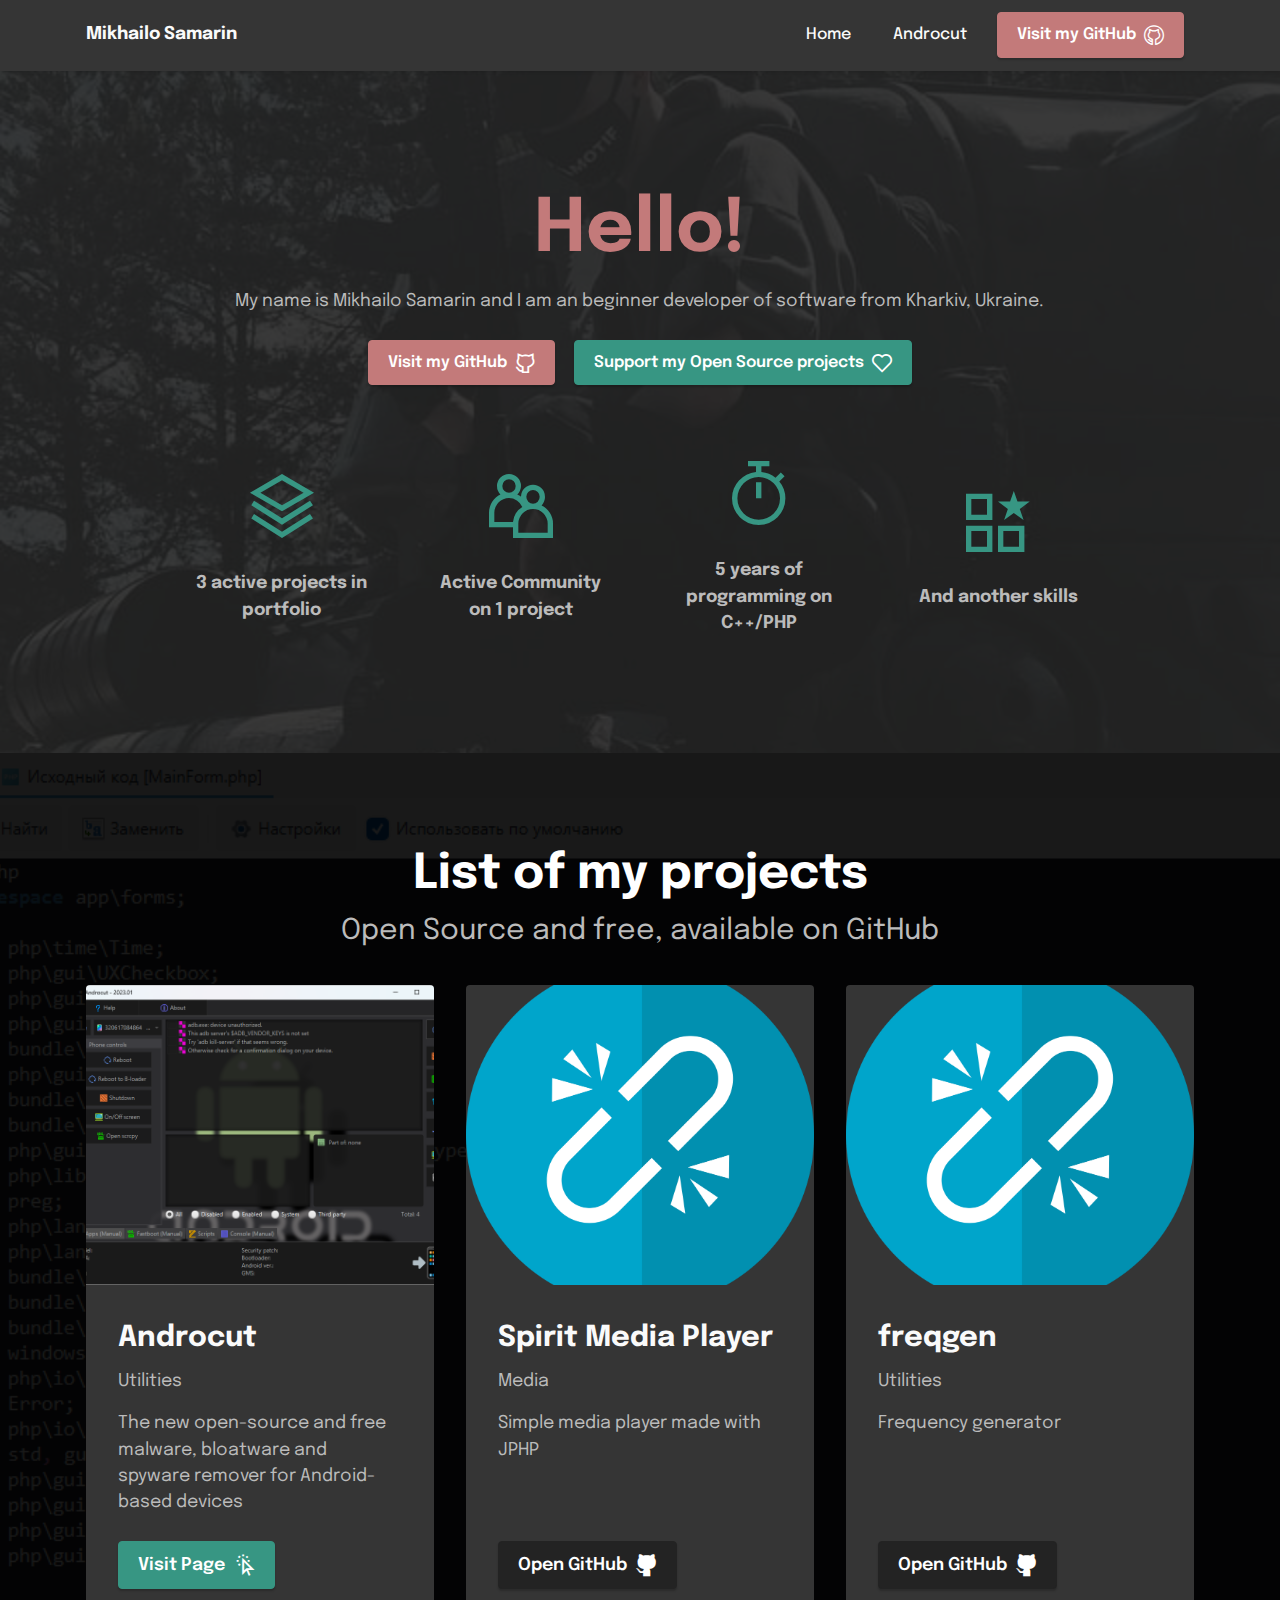
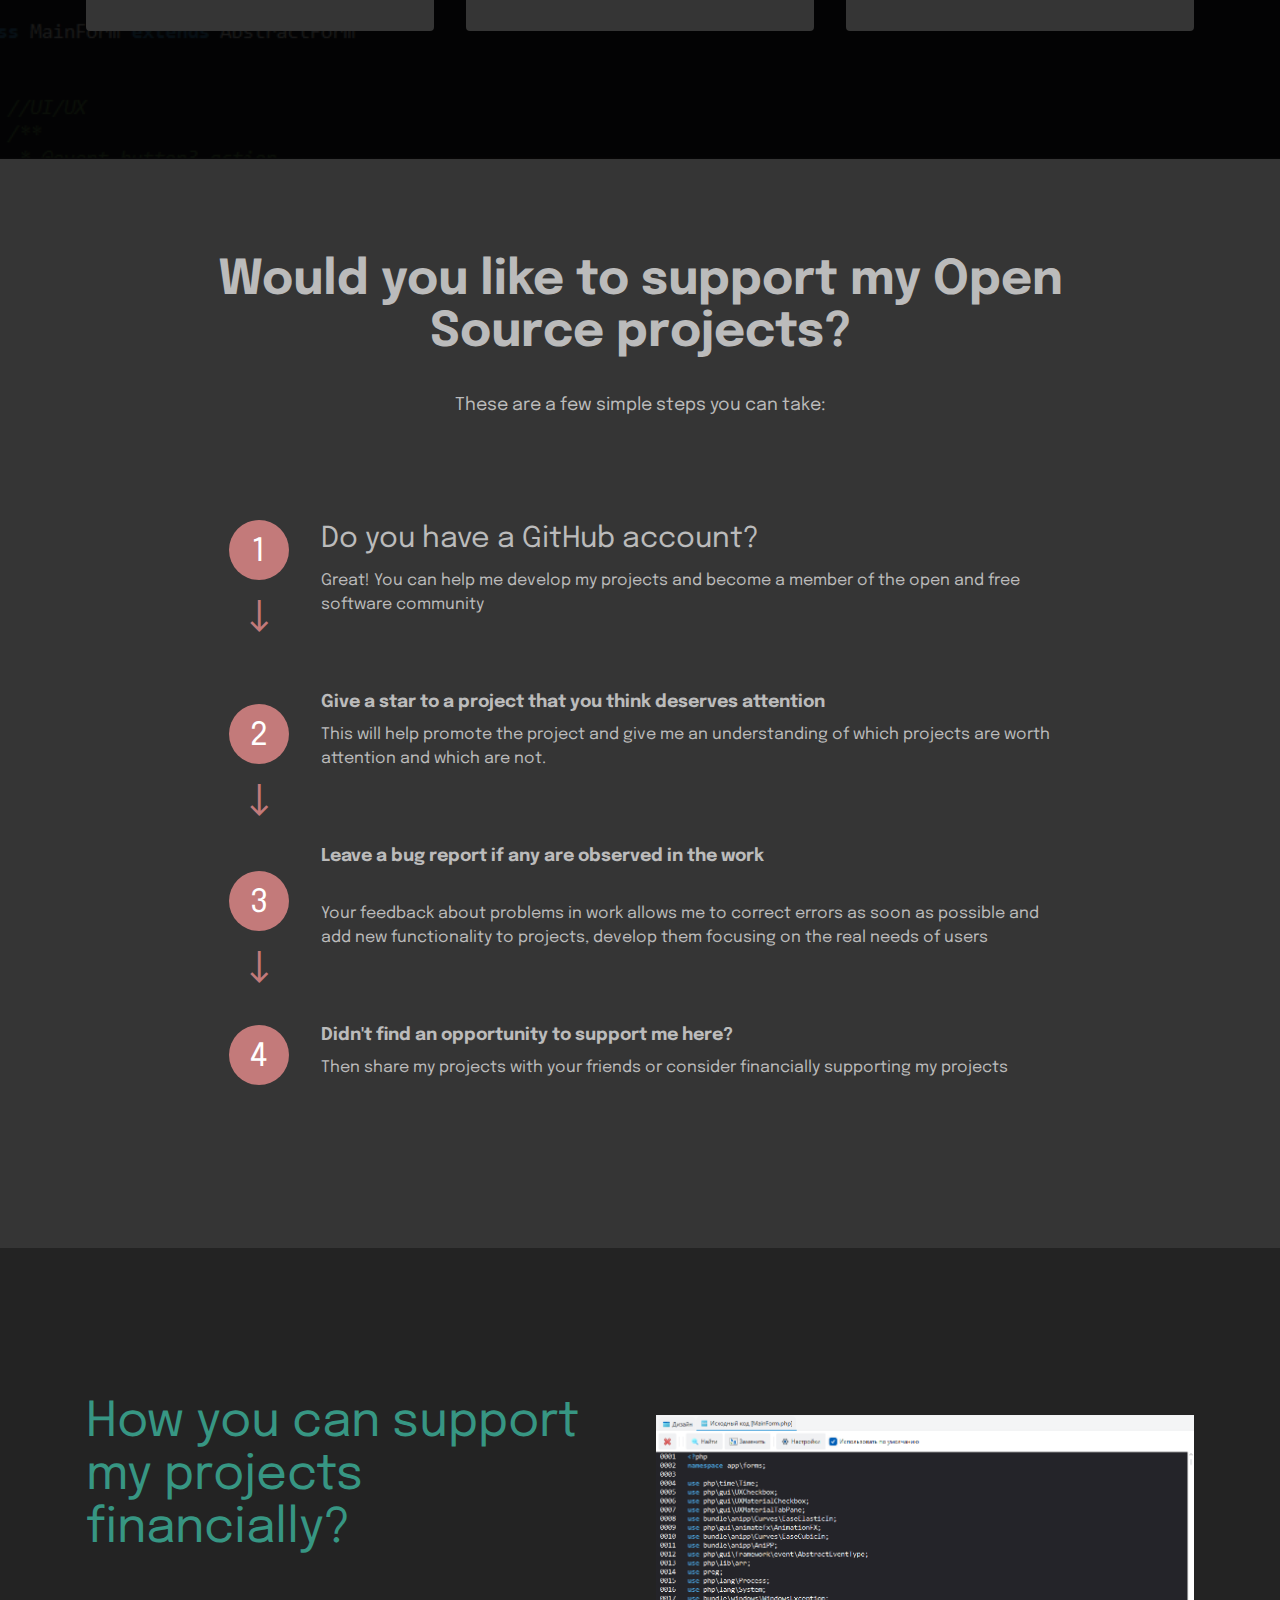
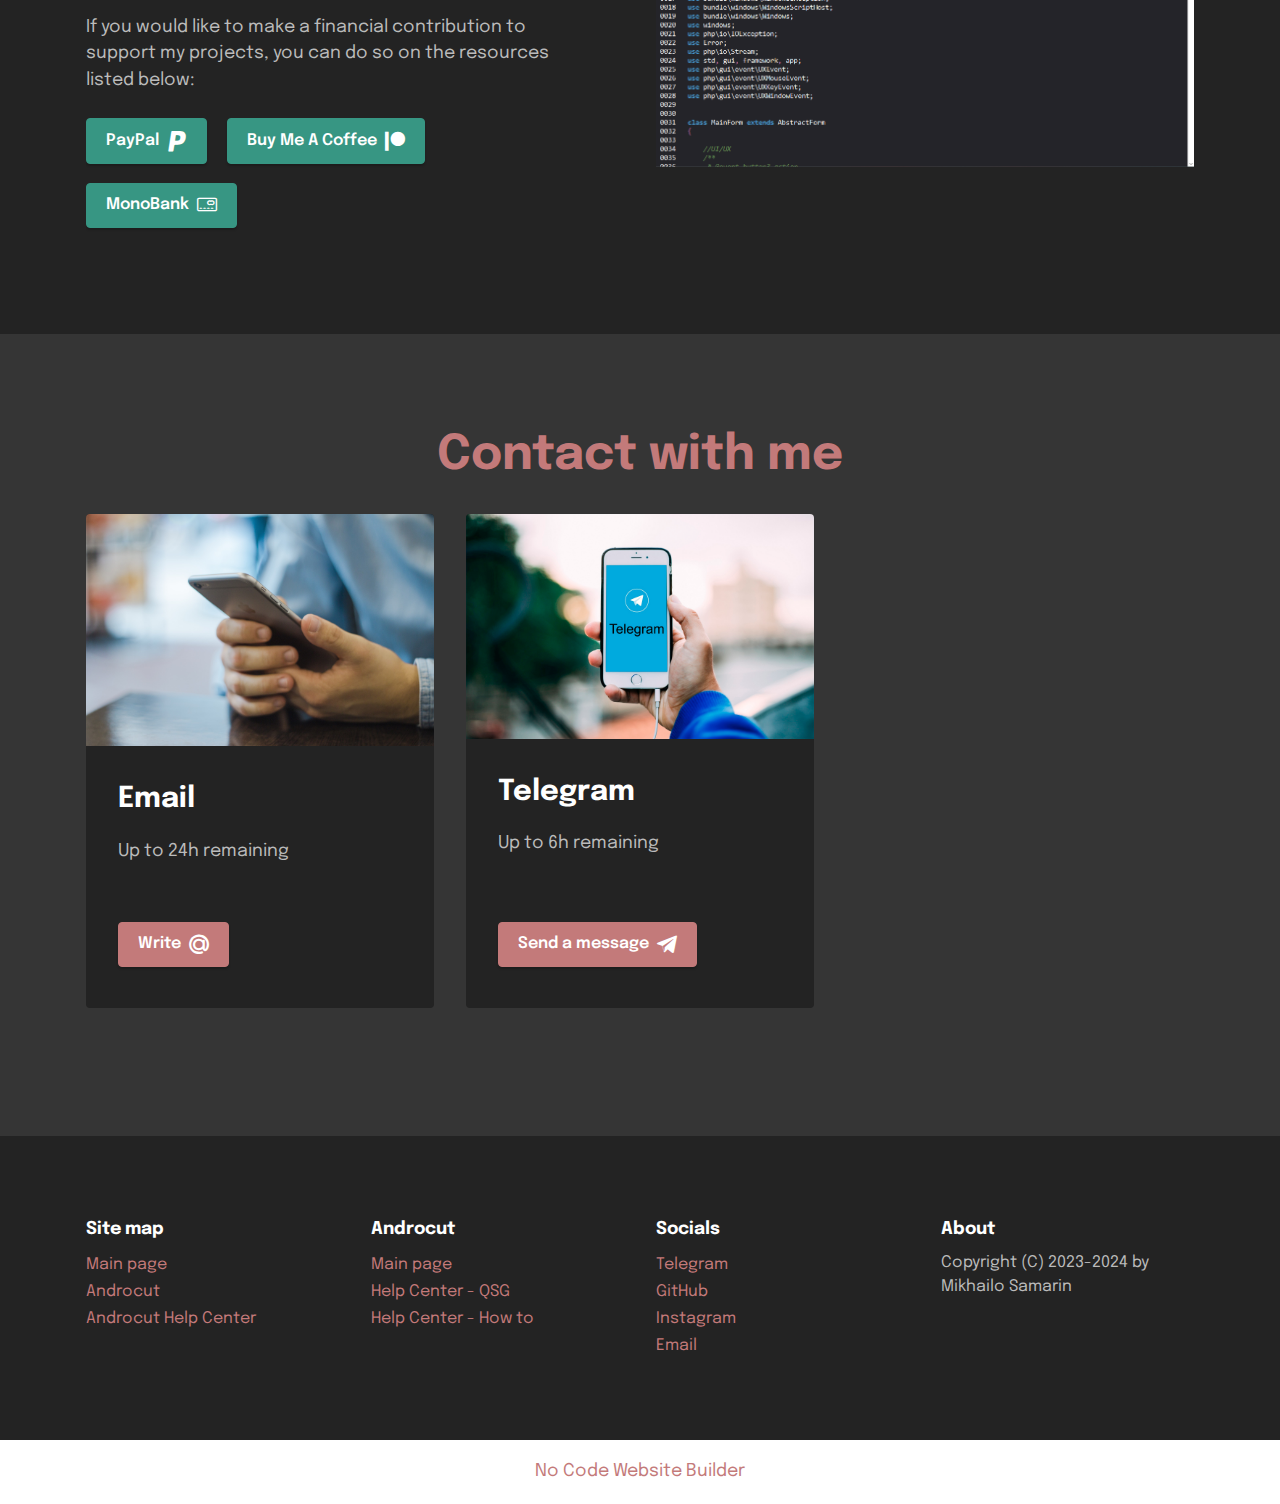
==== commit 483aa3ba: "Site update" ====
--- a/index.html
+++ b/index.html
@@ -1,45 +1,42 @@
 <!DOCTYPE html>
 <html  >
 <head>
-  <!-- Site made with Mobirise Website Builder v5.4.0, https://mobirise.com -->
+  <!-- Site made with Mobirise Website Builder v5.9.13, https://mobirise.com -->
   <meta charset="UTF-8">
   <meta http-equiv="X-UA-Compatible" content="IE=edge">
-  <meta name="generator" content="Mobirise v5.4.0, mobirise.com">
+  <meta name="generator" content="Mobirise v5.9.13, mobirise.com">
   <meta name="viewport" content="width=device-width, initial-scale=1, minimum-scale=1">
-  <link rel="shortcut icon" href="assets/images/androcut-icon-128x128.png" type="image/x-icon">
-  <meta name="description" content="Free and open-source Android bloatware, malware and spyware remover">
-  
-  
-  <title>English</title>
+  <link rel="shortcut icon" href="assets/images/photo-2024-01-07-2.jpeg" type="image/x-icon">
+  <meta name="description" content="Open-source projects by Mikhailo Samarin">
+  
+  
+  <title>Home</title>
   <link rel="stylesheet" href="assets/web/assets/mobirise-icons2/mobirise2.css">
+  <link rel="stylesheet" href="assets/web/assets/mobirise-icons-bold/mobirise-icons-bold.css">
   <link rel="stylesheet" href="assets/bootstrap/css/bootstrap.min.css">
   <link rel="stylesheet" href="assets/bootstrap/css/bootstrap-grid.min.css">
   <link rel="stylesheet" href="assets/bootstrap/css/bootstrap-reboot.min.css">
-  <link rel="stylesheet" href="assets/parallax/jarallax.css">
   <link rel="stylesheet" href="assets/dropdown/css/style.css">
   <link rel="stylesheet" href="assets/socicon/css/styles.css">
   <link rel="stylesheet" href="assets/theme/css/style.css">
-  <link rel="preload" href="https://fonts.googleapis.com/css?family=Jost:100,200,300,400,500,600,700,800,900,100i,200i,300i,400i,500i,600i,700i,800i,900i&display=swap" as="style" onload="this.onload=null;this.rel='stylesheet'">
-  <noscript><link rel="stylesheet" href="https://fonts.googleapis.com/css?family=Jost:100,200,300,400,500,600,700,800,900,100i,200i,300i,400i,500i,600i,700i,800i,900i&display=swap"></noscript>
-  <link rel="preload" as="style" href="assets/mobirise/css/mbr-additional.css"><link rel="stylesheet" href="assets/mobirise/css/mbr-additional.css" type="text/css">
-  
+  <link rel="preload" href="https://fonts.googleapis.com/css?family=Epilogue:100,200,300,400,500,600,700,800,900,100i,200i,300i,400i,500i,600i,700i,800i,900i&display=swap" as="style" onload="this.onload=null;this.rel='stylesheet'">
+  <noscript><link rel="stylesheet" href="https://fonts.googleapis.com/css?family=Epilogue:100,200,300,400,500,600,700,800,900,100i,200i,300i,400i,500i,600i,700i,800i,900i&display=swap"></noscript>
+  <link rel="preload" as="style" href="assets/mobirise/css/mbr-additional.css?v=4eVEjA"><link rel="stylesheet" href="assets/mobirise/css/mbr-additional.css?v=4eVEjA" type="text/css">
+
   
   
   
 </head>
 <body>
   
-  <section data-bs-version="5" class="menu cid-s48OLK6784" once="menu" id="menu1-h">
-    
-    <nav class="navbar navbar-dropdown navbar-fixed-top navbar-expand-lg">
-        <div class="container-fluid">
+  <section data-bs-version="5.1" class="menu menu1 cid-sFGzlAXw3z" once="menu" id="menu1-2">
+    
+
+    <nav class="navbar navbar-dropdown navbar-expand-lg">
+        <div class="container">
             <div class="navbar-brand">
-                <span class="navbar-logo">
-                    <a href="index.html">
-                        <img src="assets/images/androcut-icon-121x121.png" alt="Mobirise" style="height: 3.8rem;">
-                    </a>
-                </span>
-                <span class="navbar-caption-wrap"><a class="navbar-caption text-black text-primary display-7" href="index.html">Androcut</a></span>
+                
+                <span class="navbar-caption-wrap"><a class="navbar-caption text-white text-primary display-7" href="index.html">Mikhailo Samarin</a></span>
             </div>
             <button class="navbar-toggler" type="button" data-toggle="collapse" data-bs-toggle="collapse" data-target="#navbarSupportedContent" data-bs-target="#navbarSupportedContent" aria-controls="navbarNavAltMarkup" aria-expanded="false" aria-label="Toggle navigation">
                 <div class="hamburger">
@@ -50,204 +47,303 @@
                 </div>
             </button>
             <div class="collapse navbar-collapse" id="navbarSupportedContent">
-                <ul class="navbar-nav nav-dropdown nav-right" data-app-modern-menu="true"><li class="nav-item"><a class="nav-link link text-black text-primary display-4" href="index.html">English</a></li><li class="nav-item"><a class="nav-link link text-black text-primary display-4" href="page2.html">Українська</a></li><li class="nav-item"><a class="nav-link link text-black text-primary display-4" href="page1.html">Русский</a></li></ul>
-                <div class="icons-menu">
-                    <a class="iconfont-wrapper" href="https://github.com/samarin-dev/androcut" target="_blank">
-                        <span class="p-2 mbr-iconfont socicon-github socicon"></span>
-                    </a>
-                    <a class="iconfont-wrapper" href="https://t.me/androcut" target="_blank">
-                        <span class="p-2 mbr-iconfont socicon-telegram socicon"></span>
-                    </a>
-                    <a class="iconfont-wrapper" href="https://www.buymeacoffee.com/samarin.dev/introduction-2260066" target="_blank">
-                        <span class="p-2 mbr-iconfont mobi-mbri-hot-cup mobi-mbri"></span>
-                    </a>
-                    
-                </div>
-                
+                <ul class="navbar-nav nav-dropdown" data-app-modern-menu="true"><li class="nav-item"><a class="nav-link link text-white text-primary display-4" href="index.html">Home</a></li><li class="nav-item"><a class="nav-link link text-white text-primary display-4" href="page1.html">
+                            Androcut</a></li></ul>
+                
+                <div class="navbar-buttons mbr-section-btn"><a class="btn btn-primary display-4" href="https://github.com/samarin-dev" target="_blank"><span class="mbrib-github mbr-iconfont mbr-iconfont-btn"></span>Visit my GitHub</a></div>
             </div>
         </div>
     </nav>
-
-</section>
-
-<section data-bs-version="5" class="header1 cid-s48MCQYojq mbr-fullscreen" data-bg-video="https://vimeo.com/900467289?share=copy" id="header1-f">
-
-    
-
-    <div class="mbr-overlay" style="opacity: 0.7; background-color: rgb(255, 255, 255);"></div>
-
-    <div class="align-center container-fluid">
-        <div class="row justify-content-center">
-            <div class="col-12 col-lg-5">
-                <h1 class="mbr-section-title mbr-fonts-style mb-3 display-1"><strong>Androcut</strong></h1>
-                
-                <p class="mbr-text mbr-fonts-style display-7">The new open-source and free malware, bloatware and spyware remover for Android-based devices</p>
-                <div class="mbr-section-btn mt-3"><a class="btn btn-warning display-4" href="https://github.com/samarin-dev/androcut/releases"><span class="socicon socicon-windows mbr-iconfont mbr-iconfont-btn"></span>Download for Windows</a>  <a class="btn btn-success-outline display-4" href="https://github.com/samarin-dev/androcut" target="_blank"><span class="socicon socicon-github mbr-iconfont mbr-iconfont-btn"></span>View GitHub &gt;</a></div>
-            </div>
-        </div>
-    </div>
-</section>
-
-<section data-bs-version="5" class="content1 cid-s48udlf8KU" id="content1-8">
-    
-    <div class="container">
-        <div class="row justify-content-center">
-            <div class="title col-12 col-md-9">
-                <h3 class="mbr-section-title mbr-fonts-style align-center mb-4 display-2"><strong>Remove, disable and dump any software from your device</strong></h3>
-                <h4 class="mbr-section-subtitle align-center mbr-fonts-style mb-4 display-7">By script and manually</h4>
-                
-            </div>
-        </div>
-    </div>
-</section>
-
-<section data-bs-version="5" class="image3 cid-s48upRUlSD" id="image3-9">
-    
-
-    
-
-    <div class="container">
-        <div class="row justify-content-center">
-            <div class="col-12 col-lg-9">
-                <div class="image-wrapper">
-                    <img src="assets/images/select-802x632.png" alt="Mobirise">
-                    <p class="mbr-description mbr-fonts-style mt-2 align-center display-4">
-                        Manual remove example</p>
-                </div>
-            </div>
-        </div>
-    </div>
-</section>
-
-<section data-bs-version="5" class="features4 cid-u0DzrAqkvo" id="features4-o">
+</section>
+
+<section data-bs-version="5.1" class="header19 cid-sFGzrhlvIh" id="header19-3">
+
+    
+
+    <div class="mbr-overlay" style="opacity: 0.9; background-color: rgb(35, 35, 35);">
+    </div>
+
+    <div class="container">
+        <div class="media-container">
+            <div class="col-md-12 col-lg-10 m-auto align-center">
+                <h1 class="mbr-section-title mbr-white mbr-fonts-style mb-3 display-1"><strong>Hello!</strong></h1>
+                <p class="mbr-text mbr-white mbr-fonts-style display-7">My name is Mikhailo Samarin and I am an beginner developer of software from Kharkiv, Ukraine.</p>
+                <div class="mbr-section-btn align-center"><a class="btn btn-primary display-4" href="https://github.com/samarin-dev" target="_blank"><span class="mobi-mbri mobi-mbri-github mbr-iconfont mbr-iconfont-btn"></span>Visit my GitHub</a> <a class="btn btn-secondary display-4" href="index.html#features20-4"><span class="mobi-mbri mobi-mbri-hearth mbr-iconfont mbr-iconfont-btn"></span>Support my Open Source projects</a></div>
+
+                <div class="row pt-5 justify-content-center">
+                    <div class="col-12 col-md-6 col-lg-3">
+                        <div class="card-wrapper">
+                            <div class="card-box align-center">
+                                <span class="mbr-iconfont mobi-mbri-layers mobi-mbri" style="color: rgb(55, 150, 131); fill: rgb(55, 150, 131);"></span>
+                                <h4 class="card-title align-center mbr-black mbr-fonts-style display-7"><strong>3 active&nbsp;</strong><strong>projects in portfolio</strong></h4>
+                            </div>
+                        </div>
+                    </div>
+                    <div class="col-12 col-md-6 col-lg-3">
+                        <div class="card-wrapper">
+                            <div class="card-box align-center">
+                                <span class="mbr-iconfont mobi-mbri-users mobi-mbri" style="color: rgb(55, 150, 131); fill: rgb(55, 150, 131);"></span>
+                                <h4 class="card-title align-center mbr-black mbr-fonts-style display-7"><strong>Active Community on 1 project</strong></h4>
+                            </div>
+                        </div>
+                    </div>
+                    <div class="col-12 col-md-6 col-lg-3">
+                        <div class="card-wrapper">
+                            <div class="card-box align-center">
+                                <span class="mbr-iconfont mobi-mbri-timer mobi-mbri" style="color: rgb(55, 150, 131); fill: rgb(55, 150, 131);"></span>
+                                <h4 class="card-title align-center mbr-black mbr-fonts-style display-7"><strong>5 years of programming on C++/PHP</strong></h4>
+                            </div>
+                        </div>
+                    </div>
+                    <div class="col-12 col-md-6 col-lg-3">
+                        <div class="card-wrapper">
+                            <div class="card-box align-center">
+                                <span class="mbr-iconfont mobi-mbri-features mobi-mbri" style="color: rgb(55, 150, 131); fill: rgb(55, 150, 131);"></span>
+                                <h4 class="card-title align-center mbr-black mbr-fonts-style display-7"><strong>And another skills</strong></h4>
+                            </div>
+                        </div>
+                    </div>
+                </div>
+            </div>
+        </div>
+    </div>
+</section>
+
+<section data-bs-version="5.1" class="features4 cid-u6zP8Ol8wf" id="features4-0">
     
     <div class="mbr-overlay"></div>
     <div class="container">
         <div class="mbr-section-head">
-            <h4 class="mbr-section-title mbr-fonts-style align-center mb-0 display-2"><strong>Features</strong></h4>
-            
+            <h4 class="mbr-section-title mbr-fonts-style align-center mb-0 display-2">
+                <strong>List of my projects</strong></h4>
+            <h5 class="mbr-section-subtitle mbr-fonts-style align-center mb-0 mt-2 display-5">Open Source and free, available on GitHub</h5>
         </div>
         <div class="row mt-4">
             <div class="item features-image сol-12 col-md-6 col-lg-4">
                 <div class="item-wrapper">
                     <div class="item-img">
-                        <img src="assets/images/select-802x632.png" alt="" title="" data-slide-to="0" data-bs-slide-to="0">
-                    </div>
-                    <div class="item-content">
-                        <h5 class="item-title mbr-fonts-style display-5"><strong>Application Control</strong></h5>
-                        <h6 class="item-subtitle mbr-fonts-style mt-1 display-7">Remove, disable, enable, create APK</h6>
-                        <p class="mbr-text mbr-fonts-style mt-3 display-7">Androcut gives you full control for applications installed on your device</p>
-                    </div>
-                    
+                        <img src="assets/images/device-unauthorized.png" alt="Mobirise Website Builder" title="">
+                    </div>
+                    <div class="item-content">
+                        <h5 class="item-title mbr-fonts-style display-5"><strong>Androcut</strong></h5>
+                        <h6 class="item-subtitle mbr-fonts-style mt-1 display-7">Utilities</h6>
+                        <p class="mbr-text mbr-fonts-style mt-3 display-7">The new open-source and free malware, bloatware and spyware remover for Android-based devices</p>
+                    </div>
+                    <div class="mbr-section-btn item-footer mt-2"><a href="page1.html" class="btn item-btn btn-secondary display-7" target="_blank"><span class="mobi-mbri mobi-mbri-cursor-click mbr-iconfont mbr-iconfont-btn"></span>Visit Page</a></div>
                 </div>
             </div>
             <div class="item features-image сol-12 col-md-6 col-lg-4">
                 <div class="item-wrapper">
                     <div class="item-img">
-                        <img src="assets/images/scrcpy-803x663.png" alt="" title="" data-slide-to="1" data-bs-slide-to="1">
-                    </div>
-                    <div class="item-content">
-                        <h5 class="item-title mbr-fonts-style display-5"><strong>Remote control</strong></h5>
+                        <img src="assets/images/mbr.png" alt="Mobirise Website Builder" title="">
+                    </div>
+                    <div class="item-content">
+                        <h5 class="item-title mbr-fonts-style display-5"><strong>Spirit Media Player</strong></h5>
                         <h6 class="item-subtitle mbr-fonts-style mt-1 display-7">
-                            Control your device from PC</h6>
-                        <p class="mbr-text mbr-fonts-style mt-3 display-7">Androcut contains a scrcpy toolkit, that`s allows you to full control of your device from PC, like you holding it in your hand</p>
-                    </div>
-                    
+                            Media</h6>
+                        <p class="mbr-text mbr-fonts-style mt-3 display-7">Simple media player made with JPHP</p>
+                    </div>
+                    <div class="mbr-section-btn item-footer mt-2"><a href="https://github.com/samarin-dev/spirit-media-player" class="btn item-btn btn-black display-7" target="_blank"><span class="socicon socicon-github mbr-iconfont mbr-iconfont-btn"></span>Open GitHub</a></div>
                 </div>
             </div>
             <div class="item features-image сol-12 col-md-6 col-lg-4">
                 <div class="item-wrapper">
                     <div class="item-img">
-                        <img src="assets/images/scripts-802x664.png" alt="" title="" data-slide-to="3" data-bs-slide-to="3">
-                    </div>
-                    <div class="item-content">
-                        <h5 class="item-title mbr-fonts-style display-5"><strong>Scripts</strong></h5>
-                        <h6 class="item-subtitle mbr-fonts-style mt-1 display-7">Automate the removal process</h6>
-                        <p class="mbr-text mbr-fonts-style mt-3 display-7">Androcut contains a tool for creating and applying automatic removal/disabling scripts<br></p>
-                    </div>
-                    
-                </div>
-            </div>
-
-        </div>
-    </div>
-</section>
-
-<section data-bs-version="5" class="info3 cid-u0DCzXJWqB mbr-parallax-background" id="info3-p">
-
-    
-
-    <div class="mbr-overlay" style="opacity: 0.6; background-color: rgb(35, 35, 35);">
-    </div>
-
+                        <img src="assets/images/mbr-1.png" alt="Mobirise Website Builder" title="">
+                    </div>
+                    <div class="item-content">
+                        <h5 class="item-title mbr-fonts-style display-5"><strong>freqgen</strong></h5>
+                        <h6 class="item-subtitle mbr-fonts-style mt-1 display-7">Utilities</h6>
+                        <p class="mbr-text mbr-fonts-style mt-3 display-7">Frequency generator<br></p>
+                    </div>
+                    <div class="mbr-section-btn item-footer mt-2"><a href="https://github.com/samarin-dev/freqgen" class="btn item-btn btn-black display-7" target="_blank"><span class="socicon socicon-github mbr-iconfont mbr-iconfont-btn"></span>Open GitHub</a></div>
+                </div>
+            </div>
+
+        </div>
+    </div>
+</section>
+
+<section data-bs-version="5.1" class="features19 cid-sFGBbGYuTc" id="features20-4">
+
+    
+    
     <div class="container">
         <div class="row justify-content-center">
-            <div class="card col-12 col-lg-10">
+            <div class="col-md-12 col-lg-10">
+                <div class="card-wrapper pb-4">
+                    <div class="card-box align-center">
+                        <h4 class="card-title mbr-fonts-style mb-4 display-2"><strong>Would you like to support my Open Source projects?</strong></h4>
+                        <p class="mbr-text mbr-fonts-style mb-4 display-7">
+                            These are a few simple steps you can take:</p>
+                        
+                    </div>
+                </div>
+            </div>
+            <div class="col-12 col-md-9">
+                <div class="item mbr-flex">
+                    <div class="icon-box">
+                        <span class="step-number mbr-fonts-style display-5">1</span>
+                    </div>
+                    <div class="text-box">
+                        <h4 class="icon-title card-title mbr-black mbr-fonts-style display-5"><strong>
+</strong><div><br></div><div>Do you have a GitHub account?</div></h4>
+                        <h5 class="icon-text mbr-black mbr-fonts-style display-4">Great! You can help me develop my projects and become a member of the open and free software community</h5>
+                    </div>
+                </div>
+                <div class="item mbr-flex">
+                    <div class="icon-box">
+                        <span class="step-number mbr-fonts-style display-5">2</span>
+                    </div>
+                    <div class="text-box">
+                        <h4 class="icon-title card-title mbr-black mbr-fonts-style display-7"><strong>Give a star to a project that you think deserves attention</strong></h4>
+                        <h5 class="icon-text mbr-black mbr-fonts-style display-4">This will help promote the project and give me an understanding of which projects are worth attention and which are not.</h5>
+                    </div>
+                </div>
+                <div class="item mbr-flex">
+                    <div class="icon-box">
+                        <span class="step-number mbr-fonts-style display-5">3</span>
+                    </div>
+                    <div class="text-box">
+                        <h4 class="icon-title card-title mbr-black mbr-fonts-style display-7"><strong>Leave a bug report if any are observed in the work</strong></h4>
+                        <h5 class="icon-text mbr-black mbr-fonts-style display-4">
+<div><br></div><div>Your feedback about problems in work allows me to correct errors as soon as possible and add new functionality to projects, develop them focusing on the real needs of users</div></h5>
+                    </div>
+                </div>
+                <div class="item mbr-flex last">
+                    <div class="icon-box">
+                        <span class="step-number mbr-fonts-style display-5">4</span>
+                    </div>
+                    <div class="text-box">
+                        <h4 class="icon-title card-title mbr-black mbr-fonts-style display-7"><strong>Didn't find an opportunity to support me here?</strong></h4>
+                        <h5 class="icon-text mbr-black mbr-fonts-style display-4">Then share my projects with your friends or consider financially supporting my projects</h5>
+                    </div>
+                </div>
+                
+                
+                
+                
+                
+                
+            </div>
+        </div>
+    </div>
+</section>
+
+<section data-bs-version="5.1" class="features18 cid-sFGGxz3b6J" id="features19-a">
+
+    
+
+    
+    <div class="container">
+        <div class="row justify-content-center">
+            <div class="card col-12 col-lg">
                 <div class="card-wrapper">
-                    <div class="card-box align-center">
-                        <h4 class="card-title mbr-fonts-style align-center mb-4 display-1">
-                            <strong>And many another functions...</strong></h4>
-                        <p class="mbr-text mbr-fonts-style mb-4 display-7">
-                            Available right now and will be added soon... :)</p>
-                        <div class="mbr-section-btn mt-3"><a class="btn btn-warning display-4" href="https://github.com/samarin-dev/androcut/releases" target="_blank"><span class="mobi-mbri mobi-mbri-download mbr-iconfont mbr-iconfont-btn"></span>Get it now</a></div>
-                    </div>
-                </div>
-            </div>
-        </div>
-    </div>
-</section>
-
-<section data-bs-version="5" class="footer3 cid-u0GgCaqOPt" once="footers" id="footer3-11">
-
-    
-
-    
-
-    <div class="container">
-        <div class="media-container-row align-center mbr-white">
-            <div class="row row-links">
-                <ul class="foot-menu">
-                    
-                    
-                    
-                    
-                    
-                <li class="foot-menu-item mbr-fonts-style display-7"><a href="https://github.com/samarin-dev/androcut/blob/main/CHANGELOG" class="text-info text-primary" target="_blank">Changelog</a><br></li><li class="foot-menu-item mbr-fonts-style display-7"><a href="https://4pda.to/forum/index.php?showtopic=1081778" class="text-info text-primary" target="_blank">4PDA</a></li><li class="foot-menu-item mbr-fonts-style display-7"><a href="https://github.com/samarin-dev/androcut/blob/main/LICENSE" class="text-info text-primary" target="_blank">License</a></li></ul>
-            </div>
-            <div class="row social-row">
-                <div class="social-list align-right pb-2">
-                    
-                    
-                    
-                    
-                    
-                    
-                <div class="soc-item">
-                        <a href="https://www.buymeacoffee.com/samarin.dev/introduction-2260066" target="_blank">
-                            <span class="mbr-iconfont mbr-iconfont-social mobi-mbri-hot-cup mobi-mbri"></span>
-                        </a>
-                    </div><div class="soc-item">
-                        <a href="https://www.paypal.com/donate/?hosted_button_id=MB2VZZATFBMZ2" target="_blank">
-                            <span class="mbr-iconfont mbr-iconfont-social socicon-paypal socicon"></span>
-                        </a>
-                    </div><div class="soc-item">
-                        <a href="https://t.me/androcut" target="_blank">
-                            <span class="mbr-iconfont mbr-iconfont-social socicon-telegram socicon"></span>
-                        </a>
-                    </div><div class="soc-item">
-                        <a href="https://instagram.com/nasvay_official" target="_blank">
-                            <span class="mbr-iconfont mbr-iconfont-social socicon-instagram socicon"></span>
-                        </a>
-                    </div></div>
-            </div>
-            <div class="row row-copirayt">
-                <p class="mbr-text mb-0 mbr-fonts-style mbr-white align-center display-7">
-                    © Copyright 2023-2024 Mikhailo Samarin. All Rights Reserved.
-                </p>
-            </div>
-        </div>
-    </div>
-</section><section style="background-color: #fff; font-family: -apple-system, BlinkMacSystemFont, 'Segoe UI', 'Roboto', 'Helvetica Neue', Arial, sans-serif; color:#aaa; font-size:12px; padding: 0; align-items: center; display: flex;"><a href="https://mobirise.site/k" style="flex: 1 1; height: 3rem; padding-left: 1rem;"></a><p style="flex: 0 0 auto; margin:0; padding-right:1rem;"><a href="https://mobirise.site/s" style="color:#aaa;">Page</a> was started with Mobirise themes</p></section><script src="assets/bootstrap/js/bootstrap.bundle.min.js"></script>  <script src="assets/parallax/jarallax.js"></script>  <script src="assets/smoothscroll/smooth-scroll.js"></script>  <script src="assets/ytplayer/index.js"></script>  <script src="assets/vimeoplayer/player.js"></script>  <script src="assets/dropdown/js/navbar-dropdown.js"></script>  <script src="assets/theme/js/script.js"></script>  
+                    <h6 class="card-title mbr-fonts-style mb-4 display-2"><strong>
+</strong><div><br></div><div>How you can support my projects financially?</div></h6>
+                    <p class="mbr-text mbr-fonts-style display-7"><br>If you would like to make a financial contribution to support my projects, you can do so on the resources listed below:<br></p>
+                    <div class="mbr-section-btn"><a class="btn btn-secondary display-4" href="https://www.paypal.com/donate/?hosted_button_id=MB2VZZATFBMZ2" target="_blank"><span class="socicon socicon-paypal mbr-iconfont mbr-iconfont-btn"></span>PayPal</a> <a class="btn btn-secondary display-4" href="https://www.buymeacoffee.com/samarin.dev/introduction-2260066" target="_blank"><span class="socicon socicon-patreon mbr-iconfont mbr-iconfont-btn"></span>Buy Me A Coffee</a> <a class="btn btn-secondary display-4" href="https://send.monobank.ua/jar/AEFwnbzMFo" target="_blank"><span class="mbrib-credit-card mbr-iconfont mbr-iconfont-btn"></span>MonoBank</a></div>
+                </div>
+            </div>
+            <div class="col-12 col-lg-6">
+                <div class="image-wrapper">
+                    <img src="assets/images/code.png" alt="Mobirise Website Builder">
+                </div>
+            </div>
+        </div>
+    </div>
+</section>
+
+<section data-bs-version="5.1" class="features3 cid-sFGGDvi61Z" id="features3-b">
+    
+    
+    <div class="container">
+        <div class="mbr-section-head">
+            <h4 class="mbr-section-title mbr-fonts-style align-center mb-0 display-2">
+                <strong>Contact with me</strong></h4>
+            
+        </div>
+        <div class="row mt-4">
+            <div class="item features-image сol-12 col-md-6 col-lg-4 active">
+                <div class="item-wrapper">
+                    <div class="item-img">
+                        <img src="assets/images/mbr.jpg" alt="Mobirise Website Builder" data-slide-to="2" data-bs-slide-to="2">
+                    </div>
+                    <div class="item-content">
+                        <h5 class="item-title mbr-fonts-style display-5"><strong>Email</strong></h5>
+                        
+                        <p class="mbr-text mbr-fonts-style mt-3 display-7">Up to 24h remaining</p>
+                    </div>
+                    <div class="mbr-section-btn item-footer mt-2"><a href="mailto:samarintechgroup@gmail.com" class="btn btn-primary item-btn display-4">Write<span class="socicon socicon-mailru mbr-iconfont mbr-iconfont-btn"></span></a></div>
+                </div>
+            </div><div class="item features-image сol-12 col-md-6 col-lg-4">
+                <div class="item-wrapper">
+                    <div class="item-img">
+                        <img src="assets/images/mbr-3.jpg" alt="Mobirise Website Builder" data-slide-to="0" data-bs-slide-to="0">
+                    </div>
+                    <div class="item-content">
+                        <h5 class="item-title mbr-fonts-style display-5"><strong>Telegram</strong></h5>
+                        
+                        <p class="mbr-text mbr-fonts-style mt-3 display-7">Up to 6h remaining</p>
+                    </div>
+                    <div class="mbr-section-btn item-footer mt-2"><a href="https://t.me/androcut" class="btn btn-primary item-btn display-4" target="_blank"><span class="socicon socicon-telegram mbr-iconfont mbr-iconfont-btn"></span>Send a message</a></div>
+                </div>
+            </div>
+            
+            
+        </div>
+    </div>
+</section>
+
+<section data-bs-version="5.1" class="footer1 cid-u6SexHG3P3" once="footers" id="footer1-2">
+
+    
+
+    
+    
+    <div class="container">
+        <div class="row mbr-white">
+            <div class="col-12 col-md-6 col-lg-3">
+                <h5 class="mbr-section-subtitle mbr-fonts-style mb-2 display-7">
+                    <strong>Site map</strong></h5>
+                <ul class="list mbr-fonts-style display-4">
+                    <li class="mbr-text item-wrap"><a href="index.html" class="text-primary">Main page</a></li>
+                    <li class="mbr-text item-wrap"><a href="page1.html" class="text-primary">Androcut</a></li>
+                    <li class="mbr-text item-wrap"><a href="page2.html" class="text-primary">Androcut Help Center</a></li>
+                </ul>
+            </div>
+            <div class="col-12 col-md-6 col-lg-3">
+                <h5 class="mbr-section-subtitle mbr-fonts-style mb-2 display-7">
+                    <strong>Androcut</strong><strong><br></strong></h5>
+                <ul class="list mbr-fonts-style display-4">
+
+                    <li class="mbr-text item-wrap"><a href="page1.html" class="text-primary">Main page</a></li>
+                    <li class="mbr-text item-wrap"><a href="page2.html#tabs1-b" class="text-primary">Help Center - QSG</a></li>
+                    <li class="mbr-text item-wrap"><a href="page2.html#content17-a" class="text-primary">Help Center - How to</a></li>
+                </ul>
+            </div>
+            <div class="col-12 col-md-6 col-lg-3">
+                <h5 class="mbr-section-subtitle mbr-fonts-style mb-2 display-7">
+                    <strong>Socials</strong></h5>
+                <ul class="list mbr-fonts-style display-4">
+                    <li class="mbr-text item-wrap"><a href="https://t.me/androcut" class="text-primary" target="_blank">Telegram</a></li>
+                    <li class="mbr-text item-wrap"><a href="https://github.com/samarin-dev" class="text-primary" target="_blank">GitHub</a></li>
+                    <li class="mbr-text item-wrap"><a href="https://www.instagram.com/nasvay_official/" class="text-primary" target="_blank">Instagram</a></li>
+                    <li class="mbr-text item-wrap"><a href="mailto:samarintechgroup@gmail.com" class="text-primary">Email</a></li>
+                </ul>
+            </div>
+            <div class="col-12 col-md-6 col-lg-3">
+                <h5 class="mbr-section-subtitle mbr-fonts-style mb-2 display-7">
+                    <strong>About</strong>
+                </h5>
+                <p class="mbr-text mbr-fonts-style mb-4 display-4">Copyright (C) 2023-2024 by Mikhailo Samarin</p>
+                
+                
+            </div>
+            
+        </div>
+    </div>
+</section><section class="display-7" style="padding: 0;align-items: center;justify-content: center;flex-wrap: wrap;    align-content: center;display: flex;position: relative;height: 4rem;"><a href="https://mobiri.se/1828661" style="flex: 1 1;height: 4rem;position: absolute;width: 100%;z-index: 1;"><img alt="" style="height: 4rem;" src="[data-uri]"></a><p style="margin: 0;text-align: center;" class="display-7">&#8204;</p><a style="z-index:1" href="https://mobirise.com/builder/no-code-website-builder.html">No Code Website Builder</a></section><script src="assets/bootstrap/js/bootstrap.bundle.min.js"></script>  <script src="assets/smoothscroll/smooth-scroll.js"></script>  <script src="assets/ytplayer/index.js"></script>  <script src="assets/dropdown/js/navbar-dropdown.js"></script>  <script src="assets/vimeoplayer/player.js"></script>  <script src="assets/theme/js/script.js"></script>  
   
   
 </body>
--- a/assets/web/assets/mobirise-icons-bold/mobirise-icons-bold.css
+++ b/assets/web/assets/mobirise-icons-bold/mobirise-icons-bold.css
@@ -0,0 +1,477 @@
+@font-face {
+  font-family: 'mobirise-icons-bold';
+  font-display: swap;
+  src:  url('mobirise-icons-bold.eot?m1l4yr');
+  src:  url('mobirise-icons-bold.eot?m1l4yr#iefix') format('embedded-opentype'),
+    url('mobirise-icons-bold.ttf?m1l4yr') format('truetype'),
+    url('mobirise-icons-bold.woff?m1l4yr') format('woff'),
+    url('mobirise-icons-bold.svg?m1l4yr#mobirise-icons-bold') format('svg');
+  font-weight: normal;
+  font-style: normal;
+}
+
+[class^="mbrib-"], [class*="mbrib-"] {
+  /* use !important to prevent issues with browser extensions that change fonts */
+  font-family: 'mobirise-icons-bold' !important;
+  speak: none;
+  font-style: normal;
+  font-weight: normal;
+  font-variant: normal;
+  text-transform: none;
+  line-height: 1;
+
+  /* Better Font Rendering =========== */
+  -webkit-font-smoothing: antialiased;
+  -moz-osx-font-smoothing: grayscale;
+}
+
+.mbrib-add-submenu:before {
+  content: "\e900";
+}
+.mbrib-alert:before {
+  content: "\e901";
+}
+.mbrib-align-center:before {
+  content: "\e902";
+}
+.mbrib-align-justify:before {
+  content: "\e903";
+}
+.mbrib-align-left:before {
+  content: "\e904";
+}
+.mbrib-align-right:before {
+  content: "\e905";
+}
+.mbrib-android:before {
+  content: "\e906";
+}
+.mbrib-apple:before {
+  content: "\e907";
+}
+.mbrib-arrow-down:before {
+  content: "\e908";
+}
+.mbrib-arrow-next:before {
+  content: "\e909";
+}
+.mbrib-arrow-prev:before {
+  content: "\e90a";
+}
+.mbrib-arrow-up:before {
+  content: "\e90b";
+}
+.mbrib-bold:before {
+  content: "\e90c";
+}
+.mbrib-bookmark:before {
+  content: "\e90d";
+}
+.mbrib-bootstrap:before {
+  content: "\e90e";
+}
+.mbrib-briefcase:before {
+  content: "\e90f";
+}
+.mbrib-browse:before {
+  content: "\e910";
+}
+.mbrib-bulleted-list:before {
+  content: "\e911";
+}
+.mbrib-calendar:before {
+  content: "\e912";
+}
+.mbrib-camera:before {
+  content: "\e913";
+}
+.mbrib-cart-add:before {
+  content: "\e914";
+}
+.mbrib-cart-full:before {
+  content: "\e915";
+}
+.mbrib-cash:before {
+  content: "\e916";
+}
+.mbrib-change-style:before {
+  content: "\e917";
+}
+.mbrib-chat:before {
+  content: "\e918";
+}
+.mbrib-clock:before {
+  content: "\e919";
+}
+.mbrib-close:before {
+  content: "\e91a";
+}
+.mbrib-cloud:before {
+  content: "\e91b";
+}
+.mbrib-code:before {
+  content: "\e91c";
+}
+.mbrib-contact-form:before {
+  content: "\e91d";
+}
+.mbrib-credit-card:before {
+  content: "\e91e";
+}
+.mbrib-cursor-click:before {
+  content: "\e91f";
+}
+.mbrib-cust-feedback:before {
+  content: "\e920";
+}
+.mbrib-database:before {
+  content: "\e921";
+}
+.mbrib-delivery:before {
+  content: "\e922";
+}
+.mbrib-desktop:before {
+  content: "\e923";
+}
+.mbrib-devices:before {
+  content: "\e924";
+}
+.mbrib-down:before {
+  content: "\e925";
+}
+.mbrib-download:before {
+  content: "\e926";
+}
+.mbrib-drag-n-drop:before {
+  content: "\e927";
+}
+.mbrib-drag-n-drop2:before {
+  content: "\e928";
+}
+.mbrib-edit:before {
+  content: "\e929";
+}
+.mbrib-edit2:before {
+  content: "\e92a";
+}
+.mbrib-error:before {
+  content: "\e92b";
+}
+.mbrib-extension:before {
+  content: "\e92c";
+}
+.mbrib-features:before {
+  content: "\e92d";
+}
+.mbrib-file:before {
+  content: "\e92e";
+}
+.mbrib-flag:before {
+  content: "\e92f";
+}
+.mbrib-folder:before {
+  content: "\e930";
+}
+.mbrib-gift:before {
+  content: "\e931";
+}
+.mbrib-github:before {
+  content: "\e932";
+}
+.mbrib-globe-2:before {
+  content: "\e933";
+}
+.mbrib-globe:before {
+  content: "\e934";
+}
+.mbrib-growing-chart:before {
+  content: "\e935";
+}
+.mbrib-hearth:before {
+  content: "\e936";
+}
+.mbrib-help:before {
+  content: "\e937";
+}
+.mbrib-home:before {
+  content: "\e938";
+}
+.mbrib-hot-cup:before {
+  content: "\e939";
+}
+.mbrib-idea:before {
+  content: "\e93a";
+}
+.mbrib-image-gallery:before {
+  content: "\e93b";
+}
+.mbrib-image-slider:before {
+  content: "\e93c";
+}
+.mbrib-info:before {
+  content: "\e93d";
+}
+.mbrib-italic:before {
+  content: "\e93e";
+}
+.mbrib-key:before {
+  content: "\e93f";
+}
+.mbrib-laptop:before {
+  content: "\e940";
+}
+.mbrib-layers:before {
+  content: "\e941";
+}
+.mbrib-left-right:before {
+  content: "\e942";
+}
+.mbrib-left:before {
+  content: "\e943";
+}
+.mbrib-letter:before {
+  content: "\e944";
+}
+.mbrib-like:before {
+  content: "\e945";
+}
+.mbrib-link:before {
+  content: "\e946";
+}
+.mbrib-lock:before {
+  content: "\e947";
+}
+.mbrib-login:before {
+  content: "\e948";
+}
+.mbrib-logout:before {
+  content: "\e949";
+}
+.mbrib-magic-stick:before {
+  content: "\e94a";
+}
+.mbrib-map-pin:before {
+  content: "\e94b";
+}
+.mbrib-menu:before {
+  content: "\e94c";
+}
+.mbrib-mobile:before {
+  content: "\e94d";
+}
+.mbrib-mobile2:before {
+  content: "\e94e";
+}
+.mbrib-mobirise:before {
+  content: "\e94f";
+}
+.mbrib-more-horizontal:before {
+  content: "\e950";
+}
+.mbrib-more-vertical:before {
+  content: "\e951";
+}
+.mbrib-music:before {
+  content: "\e952";
+}
+.mbrib-new-file:before {
+  content: "\e953";
+}
+.mbrib-numbered-list:before {
+  content: "\e954";
+}
+.mbrib-opened-folder:before {
+  content: "\e955";
+}
+.mbrib-pages:before {
+  content: "\e956";
+}
+.mbrib-paper-plane:before {
+  content: "\e957";
+}
+.mbrib-paperclip:before {
+  content: "\e958";
+}
+.mbrib-photo:before {
+  content: "\e959";
+}
+.mbrib-photos:before {
+  content: "\e95a";
+}
+.mbrib-pin:before {
+  content: "\e95b";
+}
+.mbrib-play:before {
+  content: "\e95c";
+}
+.mbrib-plus:before {
+  content: "\e95d";
+}
+.mbrib-preview:before {
+  content: "\e95e";
+}
+.mbrib-print:before {
+  content: "\e95f";
+}
+.mbrib-protect:before {
+  content: "\e960";
+}
+.mbrib-question:before {
+  content: "\e961";
+}
+.mbrib-quote-left:before {
+  content: "\e962";
+}
+.mbrib-quote-right:before {
+  content: "\e963";
+}
+.mbrib-redo:before {
+  content: "\e964";
+}
+.mbrib-refresh:before {
+  content: "\e965";
+}
+.mbrib-responsive:before {
+  content: "\e966";
+}
+.mbrib-right:before {
+  content: "\e967";
+}
+.mbrib-rocket:before {
+  content: "\e968";
+}
+.mbrib-sad-face:before {
+  content: "\e969";
+}
+.mbrib-sale:before {
+  content: "\e96a";
+}
+.mbrib-save:before {
+  content: "\e96b";
+}
+.mbrib-search:before {
+  content: "\e96c";
+}
+.mbrib-setting:before {
+  content: "\e96d";
+}
+.mbrib-setting2:before {
+  content: "\e96e";
+}
+.mbrib-setting3:before {
+  content: "\e96f";
+}
+.mbrib-share:before {
+  content: "\e970";
+}
+.mbrib-shopping-bag:before {
+  content: "\e971";
+}
+.mbrib-shopping-basket:before {
+  content: "\e972";
+}
+.mbrib-shopping-cart:before {
+  content: "\e973";
+}
+.mbrib-sites:before {
+  content: "\e974";
+}
+.mbrib-smile-face:before {
+  content: "\e975";
+}
+.mbrib-speed:before {
+  content: "\e976";
+}
+.mbrib-star:before {
+  content: "\e977";
+}
+.mbrib-success:before {
+  content: "\e978";
+}
+.mbrib-sun:before {
+  content: "\e979";
+}
+.mbrib-sun2:before {
+  content: "\e97a";
+}
+.mbrib-tablet-vertical:before {
+  content: "\e97b";
+}
+.mbrib-tablet:before {
+  content: "\e97c";
+}
+.mbrib-target:before {
+  content: "\e97d";
+}
+.mbrib-timer:before {
+  content: "\e97e";
+}
+.mbrib-to-ftp:before {
+  content: "\e97f";
+}
+.mbrib-to-local-drive:before {
+  content: "\e980";
+}
+.mbrib-touch-swipe:before {
+  content: "\e981";
+}
+.mbrib-touch:before {
+  content: "\e982";
+}
+.mbrib-trash:before {
+  content: "\e983";
+}
+.mbrib-underline:before {
+  content: "\e984";
+}
+.mbrib-undo:before {
+  content: "\e985";
+}
+.mbrib-unlink:before {
+  content: "\e986";
+}
+.mbrib-unlock:before {
+  content: "\e987";
+}
+.mbrib-up-down:before {
+  content: "\e988";
+}
+.mbrib-up:before {
+  content: "\e989";
+}
+.mbrib-update:before {
+  content: "\e98a";
+}
+.mbrib-upload:before {
+  content: "\e98b";
+}
+.mbrib-user:before {
+  content: "\e98c";
+}
+.mbrib-user2:before {
+  content: "\e98d";
+}
+.mbrib-users:before {
+  content: "\e98e";
+}
+.mbrib-video-play:before {
+  content: "\e98f";
+}
+.mbrib-video:before {
+  content: "\e990";
+}
+.mbrib-watch:before {
+  content: "\e991";
+}
+.mbrib-website-theme:before {
+  content: "\e992";
+}
+.mbrib-wifi:before {
+  content: "\e993";
+}
+.mbrib-windows:before {
+  content: "\e994";
+}
+.mbrib-zoom-out:before {
+  content: "\e995";
+}
